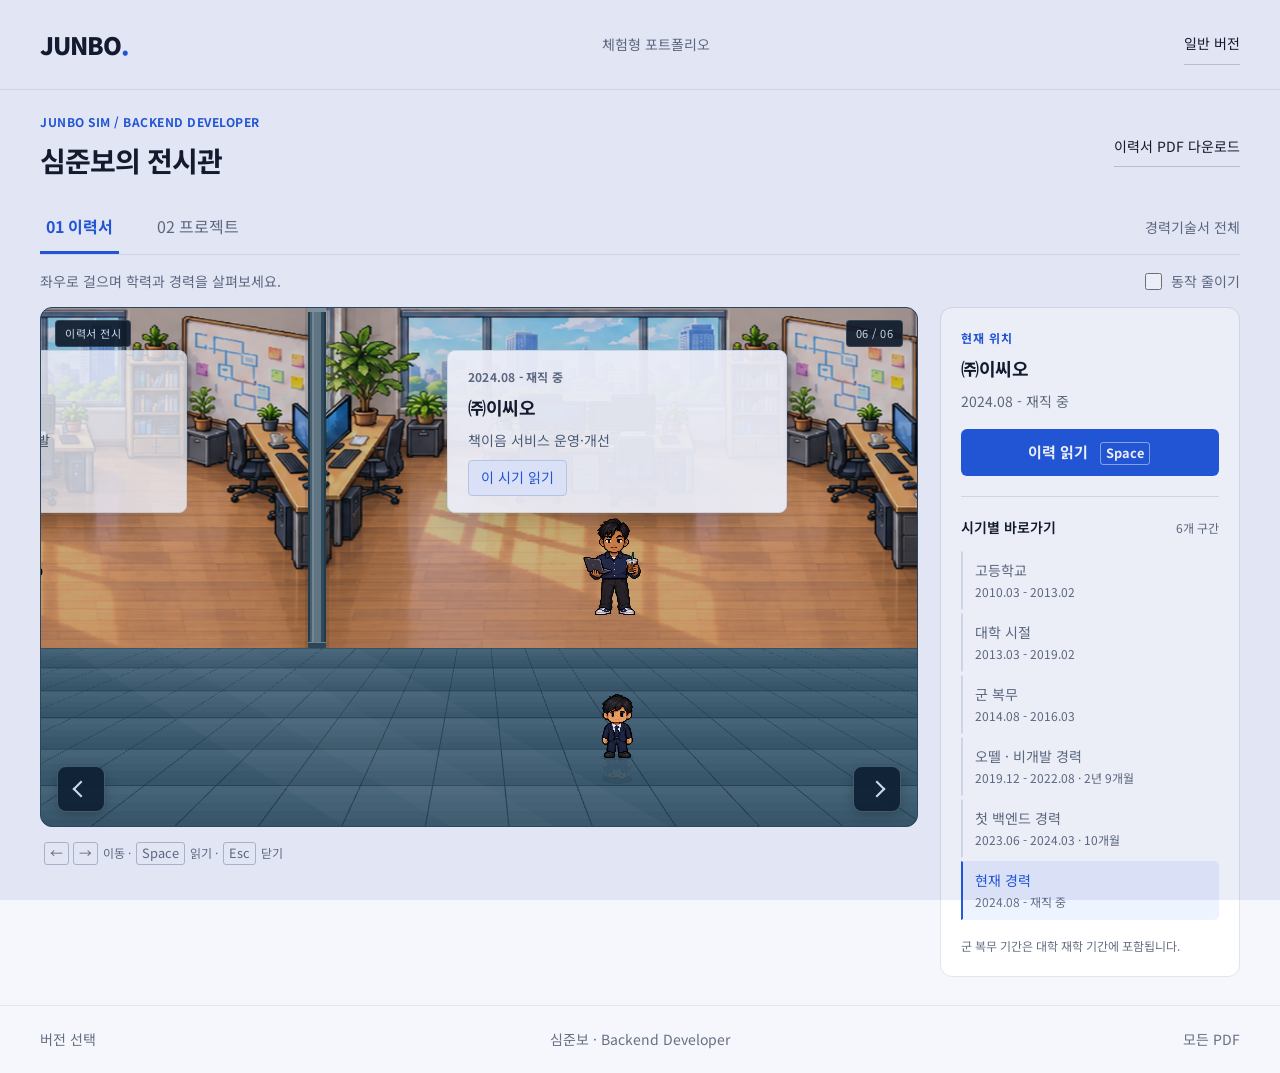
==== game.html @ 26334d57 "Replace glass door frames with slim matte room partitions" ====
<!doctype html>
<html lang="ko">
<head>
<meta charset="utf-8"><meta name="viewport" content="width=device-width,initial-scale=1">
<title>심준보의 전시관 | 체험형 포트폴리오</title>
<meta name="description" content="캐릭터로 이동하며 심준보의 이력과 프로젝트를 살펴보는 픽셀 전시관.">
<link rel="icon" type="image/svg+xml" href="data:image/svg+xml,%3Csvg xmlns='http://www.w3.org/2000/svg' viewBox='0 0 32 32'%3E%3Crect width='32' height='32' rx='8' fill='%23151d30'/%3E%3Ctext x='5' y='23' font-size='20' fill='%2386adff' font-family='sans-serif' font-weight='700'%3EJ.%3C/text%3E%3C/svg%3E">
<link rel="stylesheet" href="explorer.css">
<link rel="stylesheet" href="batch.css">
<link rel="stylesheet" href="brand.css">
<link rel="stylesheet" href="exhibition-theme.css">
<link rel="stylesheet" href="archive.css?v=13">
<link rel="stylesheet" href="fishing.css?v=12">
<script src="vendor/pixi-8.21.0.min.js" defer></script><script src="vendor/anime-4.5.0.min.js" defer></script>
<script src="content.js" defer></script><script src="projects.js" defer></script><script src="batch-view.js" defer></script><script src="visitor-sprites.js" defer></script><script src="paving.js" defer></script><script src="floor-perspective.js?v=12" defer></script><script src="archive-renderer.js?v=13" defer></script><script src="fishing.js?v=12" defer></script><script src="explorer.js?v=12" defer></script>
</head>
<body class="game-page">
<a class="skip-link" href="#game-main">탐험 화면으로 이동</a>
<header class="shell-header"><a class="brand" href="index.html" aria-label="버전 선택으로 돌아가기">JUNBO<span>.</span></a><span class="header-note">체험형 포트폴리오</span><a class="quiet-link" href="normal.html">일반 버전</a></header>
<main id="game-main" class="game-shell">
<div class="game-heading"><div><p class="overline">JUNBO SIM / BACKEND DEVELOPER</p><h1>심준보의 전시관</h1></div><a class="quiet-link" href="pdf/resume.pdf" download="심준보_이력서.pdf">이력서 PDF 다운로드</a></div>
<nav class="room-tabs" aria-label="탐험 구역"><button type="button" data-room="journey" aria-pressed="true">01 이력서</button><button type="button" data-room="gallery" aria-pressed="false">02 프로젝트</button><a href="normal.html#career">경력기술서 전체</a></nav>
<div class="room-toolbar"><p id="room-description">좌우로 걸으며 학력과 경력을 살펴보세요.</p><label class="motion-control"><input id="reduce-motion" type="checkbox">동작 줄이기</label></div>
<p id="art-status" class="art-status" role="status" hidden></p>
<div class="exhibition-layout"><div class="exhibition-stage">
<section id="viewport" class="viewport" tabindex="0" role="region" aria-label="성장 여정 이동 공간" aria-describedby="control-help">
<div id="render-surface" aria-hidden="true"></div>
<div id="world" class="world">
<div class="scene-backdrop" aria-hidden="true"></div>
<div class="journey-path" aria-hidden="true"></div>
<div class="journey-divider" aria-hidden="true"></div>
<div id="exhibits" class="exhibits"></div>
<div id="visitor" class="actor visitor" data-facing="front" data-outfit="suit" aria-hidden="true"><span class="pixel-sprite visitor-front"></span><span class="soccer-ball"></span><span class="actor-name">방문자</span></div>
</div>
<div class="scene-corner" aria-hidden="true"><span id="scene-label">이력서 전시</span><span id="scene-position">06 / 06</span></div>
<div class="direction-pad" role="group" aria-label="캐릭터 이동"><button type="button" data-dir="up" aria-label="위로 이동" hidden></button><button type="button" data-dir="left" aria-label="왼쪽으로 이동"></button><button type="button" data-dir="down" aria-label="아래로 이동" hidden></button><button type="button" data-dir="right" aria-label="오른쪽으로 이동"></button></div>
</section>
<div class="control-bar"><p id="control-help"><span class="keyboard-help"><kbd>←</kbd><kbd>→</kbd> 이동 <span id="vertical-help" hidden><kbd>↑</kbd><kbd>↓</kbd></span> · <kbd>Space</kbd> 읽기 · <kbd>Esc</kbd> 닫기</span><span class="touch-help">화면 안 방향 버튼으로 이동 · 상세 내용은 아래에서 읽기</span></p></div>
</div><aside class="exhibition-guide" aria-label="현재 위치와 바로가기">
<div class="interaction-strip"><div class="location-copy"><span class="overline" id="location-label">현재 위치</span><strong id="location-title"></strong><span id="location-subtitle"></span></div><button id="interact" class="action-button" type="button">이력 읽기 <kbd>Space</kbd></button></div>
<div class="guide-heading"><h2 id="guide-title">시기별 바로가기</h2><span id="guide-count">6개 구간</span></div>
<nav id="timeline-nav" class="timeline-nav" aria-label="시기로 바로 이동"></nav>
<nav id="gallery-map" class="gallery-map" aria-label="3행 3열 전시장 안내도" hidden><div class="gallery-map-heading"><h2>전시장 안내도</h2><p>구역을 누르면 바로 이동합니다.</p></div><div id="gallery-map-grid" class="gallery-map-grid"></div></nav>
<p class="guide-note" id="guide-note">군 복무 기간은 대학 재학 기간에 포함됩니다.</p>
</aside></div>
<p id="announcement" class="sr-only" role="status" aria-live="polite"></p>
<noscript><p>탐험 기능에는 JavaScript가 필요합니다. <a href="normal.html">일반 버전</a> 또는 <a href="pdf/resume.pdf">이력서 PDF</a>를 이용하세요.</p></noscript>
</main>
<dialog id="detail-dialog" aria-labelledby="detail-title"><div class="dialog-top"><span class="overline" id="detail-kind"></span><button id="close-dialog" type="button" aria-label="상세 내용 닫기">닫기 <kbd>Esc</kbd></button></div><div id="detail-content"></div></dialog>
<footer class="shell-footer"><a href="index.html">버전 선택</a><span>심준보 · Backend Developer</span><a href="normal.html#downloads">모든 PDF</a></footer>
</body></html>
---- explorer.css ----
/* Pixel exhibition: fixed upper exhibits, one visitor on the lower path. */
:root{color-scheme:dark;--ink:#091c2b;--panel:#112d3c;--line:#31525e;--text:#f0f1db;--muted:#a6bec6;--gold:#ffcf70;--mint:#8ee0c6}
*{box-sizing:border-box}
html{font-size:16px}
body{margin:0;background:var(--ink);color:var(--text);font-family:"Malgun Gothic","Apple SD Gothic Neo",sans-serif;line-height:1.65;word-break:keep-all}
body.game-page{transition:background-color .45s ease;--ambient-wash:transparent}
body[data-era=school]{--ink:#102a24;--panel:#173b32;--line:#416d57;--gold:#c9f294;--mint:#abe4ba;--ambient-wash:#56c88466}
body[data-era=university]{--ink:#10243d;--panel:#18344f;--line:#496e94;--gold:#a9d9ff;--mint:#b4e3ff;--ambient-wash:#559be077}
body[data-era=military]{--ink:#302128;--panel:#47313a;--line:#986b69;--gold:#ffc28c;--mint:#ffdab5;--ambient-wash:#ef965e88}
body[data-era=lab]{--ink:#102b30;--panel:#1d4147;--line:#5b8a90;--gold:#baf5e9;--mint:#bcf3ed;--ambient-wash:#79d8cb66}
body[data-era=office]{--ink:#101b32;--panel:#1b2d49;--line:#405e87;--gold:#c8d7ff;--mint:#adc9fa;--ambient-wash:#6174bc88}
/* One viewport-wide wash follows the current era, including adjacent rooms,
   avatars and UI. It never consumes pointer input or keyboard focus. */
.game-page::after{content:"";position:fixed;inset:0;z-index:20;pointer-events:none;mix-blend-mode:soft-light;background:var(--ambient-wash);transition:background-color .45s ease}
a{color:inherit;text-decoration:none}button,input{font:inherit}button{color:inherit;cursor:pointer;touch-action:manipulation}button,a,input{-webkit-tap-highlight-color:transparent}button:disabled{cursor:default;opacity:.55}a:hover{color:var(--gold)}
button:focus-visible,a:focus-visible,input:focus-visible,summary:focus-visible,[tabindex]:focus-visible{outline:3px solid var(--gold);outline-offset:4px}
h1,h2,h3,p{margin-top:0}kbd{display:inline-block;font-family:inherit;font-size:.8rem;border:1px solid #75979f;padding:0 5px;margin:0 2px;line-height:1.6}
[hidden]{display:none!important}
.shell-header,.shell-footer{max-width:1360px;margin:auto;display:flex;justify-content:space-between;align-items:center;gap:20px;padding:20px 40px}
.shell-header{border-bottom:1px solid var(--line)}.wordmark{font-size:1.4rem;font-weight:800;letter-spacing:-.6px}.wordmark span{color:var(--gold)}
.header-note{color:var(--muted);font-size:.875rem}.overline{font-size:.75rem;font-weight:700;letter-spacing:1.5px;color:var(--mint)}.quiet-link{font-size:.875rem;border-bottom:1px solid #6b8c91;padding:4px 0}
.shell-footer{color:var(--muted);font-size:.875rem;border-top:1px solid var(--line);margin-top:28px}
.entry-main{max-width:1100px;margin:auto;padding:50px 40px 0}.entry-intro{margin-bottom:36px}.entry-intro .overline{margin-bottom:12px}
.entry-intro h1{font-size:clamp(2rem,4vw,3rem);line-height:1.35;letter-spacing:-1.5px;margin-bottom:14px}.entry-intro>p:last-child{color:var(--muted);font-size:1rem}
.mode-grid{display:grid;grid-template-columns:1fr 1fr;gap:28px}.mode-card{display:block;border:2px solid #385b67;background:var(--panel);box-shadow:5px 5px 0 #03111b;transition:transform .15s,border-color .15s}
.mode-card:hover{transform:translateY(-4px);border-color:var(--gold)}.mode-top{display:flex;justify-content:space-between;align-items:center;gap:8px;padding:18px 22px;font-size:.75rem;letter-spacing:1px}.mode-tag{font-size:.875rem;letter-spacing:0}
.read-card{color:#203e46;background:#eff0df;border-color:#b8c9b6}.read-card:hover{color:#203e46}
.read-card .mode-tag{color:#59726f}.reading-preview{height:240px;background:#fafbf4;border:1px solid #ced8c8;margin:0 24px;padding:26px;box-shadow:5px 0 0 #ccd5c3}
.reading-preview p{display:flex;justify-content:space-between;gap:12px;font-size:.875rem;font-weight:700}.reading-preview p span{font-size:.65rem;letter-spacing:1px;color:#527571}
.reading-preview strong{display:block;font-size:1.5rem;line-height:1.65;letter-spacing:-.5px;margin:20px 0}.preview-rule{height:1px;background:#d3dccd}.preview-tags{display:flex;gap:8px;margin-top:16px}.preview-tags span{font-size:.75rem;padding:2px 9px;border:1px solid #cad6c7}
.studio-preview{height:240px;position:relative;overflow:hidden;background:#668c9c url("assets/rooms-open-v10.webp") 100% 100%/200% 200%;image-rendering:pixelated}
.preview-caption{position:absolute;left:16px;top:14px;background:#0b2438ed;border:1px solid #77b4ac;padding:5px 12px;color:var(--gold);font-size:.875rem}
.pixel-sprite{display:block;width:80px;height:80px;background-image:none;background-size:300% 200%;background-repeat:no-repeat;image-rendering:pixelated}
.pixel-sprite.student{background-position:0 0}.pixel-sprite.developer{background-position:50% 0}.pixel-sprite.visitor-front{background-position:100% 0}.pixel-sprite.visitor-back{background-position:0 100%}.pixel-sprite.visitor-left{background-position:50% 100%}.pixel-sprite.visitor-right{background-position:100% 100%}
.pixel-sprite.schoolboy,.pixel-sprite.soldier{background-image:url("assets/school-military-sprites-v3.png");background-size:200% 100%}.pixel-sprite.schoolboy{background-position:0 0}.pixel-sprite.soldier{background-position:100% 0}
.pixel-sprite.soldier-cook{background-image:url("assets/school-military-sprites-v3.png");background-size:200% 100%;background-position:100% 0}.pixel-sprite.developer-coffee{background-position:50% 0}
.era-art-ready .pixel-sprite.soldier-cook,.era-art-ready .pixel-sprite.developer-coffee{background-image:url("assets/junbo-props-v4.webp");background-size:300% 100%}.era-art-ready .pixel-sprite.soldier-cook{background-position:0 0}.era-art-ready .pixel-sprite.developer-coffee{background-position:50% 0}
.pixel-sprite.lab-scientist{background-position:50% 0}.era-art-ready .pixel-sprite.lab-scientist{background-image:url("assets/junbo-lab-v5.png");background-size:100% 100%;background-position:0 0}
.soccer-ball{display:none;position:absolute;left:58px;top:50px;width:30px;height:30px;background:url("assets/junbo-props-v4.webp") 100% 0/300% 100% no-repeat;image-rendering:pixelated}
.era-art-ready .visitor[data-outfit=sport] .soccer-ball{display:block}.visitor[data-facing=left] .soccer-ball{left:-8px}
.visitor.walking[data-outfit=sport] .soccer-ball{animation:juggle .72s ease-in-out infinite}
@keyframes juggle{0%,100%{transform:translateY(0) rotate(0deg)}40%{transform:translateY(-34px) rotate(155deg)}75%{transform:translateY(-12px) rotate(280deg)}}
.preview-npc{position:absolute;left:calc(50% - 40px);top:78px}.preview-visitor{position:absolute;left:calc(66% - 32px);bottom:17px;width:64px;height:64px}
.mode-copy{padding:24px;border-top:1px solid #86a59a44}.mode-copy h2{font-size:1.4rem;margin-bottom:9px;letter-spacing:-.5px}.mode-copy p{font-size:1rem;color:var(--muted);min-height:52px;margin-bottom:18px}
.read-card .mode-copy p{color:#506b70}.mode-action{display:inline-block;font-size:.875rem;font-weight:700;background:#ffcf70;color:#233c42;padding:10px 18px;box-shadow:3px 3px 0 #020c1490}
.read-card .mode-action{background:#173e47;color:#f2f5e2}.entry-footnote{font-size:.875rem;text-align:center;color:var(--muted);margin:28px 0}
.game-shell{max-width:1360px;margin:auto;padding:24px 40px 0}.game-heading{display:flex;justify-content:space-between;align-items:center;gap:20px;margin-bottom:20px}.game-heading .overline{letter-spacing:.5px;margin-bottom:5px}.game-heading h1{font-size:1.7rem;letter-spacing:-.7px;margin:0}
.room-tabs{display:flex;align-items:center;gap:10px;border-bottom:1px solid var(--line)}.room-tabs button{border:0;background:none;border-bottom:3px solid transparent;padding:12px 20px;font-size:1rem;color:var(--muted)}
.room-tabs button[aria-pressed=true]{border-bottom-color:var(--gold);color:var(--gold)}.room-tabs a{margin-left:auto;font-size:.875rem;color:var(--muted)}
.room-toolbar{display:flex;justify-content:space-between;align-items:center;gap:20px;color:var(--muted);font-size:.875rem;padding:12px 0}.room-toolbar p{margin:0}.motion-control{display:flex;align-items:center;gap:6px;white-space:nowrap}.motion-control input{accent-color:var(--gold);width:17px;height:17px}
.viewport{height:520px;position:relative;overflow:hidden;border:3px solid #527977;background:#12454e;box-shadow:0 0 0 1px #091521,5px 5px 0 #030f19;isolation:isolate}
.world{position:absolute;top:0;left:0;width:1800px;height:520px;will-change:transform}
.scene-backdrop{position:absolute;inset:0;display:flex;image-rendering:pixelated;background:#b9c9cb}
.scene-bay{flex:0 0 600px;height:520px;background-image:url("assets/rooms-open-v10.webp");background-size:1200px 1040px;background-repeat:no-repeat}
.scene-school{background-position:0 0}.scene-university{background-position:-600px 0}.scene-military{background-position:0 -520px}.scene-office{background-position:-600px -520px}
.scene-lab{background-image:url("assets/lab-open-v10.webp");background-position:0 0;background-size:600px 520px}
.game-page[data-scene=gallery] .scene-backdrop{display:grid;grid-template-columns:repeat(3,600px);grid-template-rows:repeat(3,520px);width:1800px;background:#b9c9cb}
.game-page[data-scene=gallery] .scene-bay{width:480px;height:416px;margin:30px 60px 74px;background-size:960px 832px;box-shadow:0 0 0 3px #527977}
.game-page[data-scene=gallery] .scene-university{background-position:-480px 0}.game-page[data-scene=gallery] .scene-office{background-position:-480px -416px}
.gallery-map{margin-top:18px;padding:16px;border:1px solid var(--line);background:var(--panel)}.gallery-map-heading{display:flex;justify-content:space-between;align-items:center;gap:12px;margin-bottom:12px}.gallery-map h2{font-size:1rem;margin:0}.gallery-map p{font-size:.875rem;color:var(--muted);margin:0}
.gallery-map-grid{display:grid;grid-template-columns:repeat(3,minmax(0,1fr));gap:8px}.gallery-map-grid button{border:1px solid #52717a;background:#163744;padding:12px;text-align:left;font-size:.875rem;line-height:1.5;min-height:72px}.gallery-map-grid button span{display:block;font-size:.75rem;color:var(--muted);margin-bottom:4px}.gallery-map-grid button[aria-current=true]{border-color:var(--gold);box-shadow:inset 0 0 0 1px var(--gold);color:var(--gold);background:#28505a}.gallery-map-grid button:hover{border-color:var(--gold)}
.exhibits{position:absolute;inset:0}.exhibit{position:absolute;top:20px;left:0;width:350px;transform:translateX(-50%);text-align:left}
.exhibit-info{min-height:183px;padding:16px 20px;background:#092638ed;border:2px solid #6c9d98;box-shadow:3px 3px 0 #041523b0}
.exhibit.current .exhibit-info{border-color:var(--gold)}.exhibit-info .overline{margin-bottom:7px;letter-spacing:.5px;color:#acd9c5}.exhibit-info h2{font-size:1.2rem;line-height:1.45;margin:0 0 8px;color:#f2f1db}.exhibit-info p{font-size:.875rem;color:#bad1cd;margin:0 0 12px}
.exhibit-info .exhibit-result{font-size:1.3rem;color:var(--gold);font-weight:700}.exhibit-info button{background:#154b55;color:#e9f4df;border:1px solid #8bbdb0;box-shadow:2px 2px 0 #06141c;padding:5px 12px;font-size:.875rem}
.exhibit{height:310px}.scenic-exhibit .exhibit-info{min-height:0;padding:12px 20px;width:max-content;max-width:100%;margin:auto}.scenic-exhibit .exhibit-info h2{margin:0}
.npc-display{width:104px;position:absolute;top:193px;left:50%;transform:translateX(-50%);display:flex;align-items:center;flex-direction:column;pointer-events:none}
.npc-display .pixel-sprite{width:104px;height:104px}.npc-label{font-size:.75rem;line-height:1.45;color:#ededd2;padding:2px 10px;background:#173b3dea;border:1px solid #aac3a66b}
.actor{position:absolute;top:0;left:0;width:80px;height:88px;pointer-events:none;will-change:transform}.actor-name{display:table;position:absolute;left:50%;bottom:-6px;transform:translateX(-50%);background:#ffcf70;color:#173841;padding:1px 8px;font-size:.75rem;font-weight:700;white-space:nowrap;border:1px solid #68441f;line-height:1.6}
.actor.walking .pixel-sprite{animation:walk .18s steps(2,end) infinite alternate}
.scene-corner{position:absolute;inset:auto 12px 6px;display:flex;justify-content:space-between;font-size:.75rem;color:#ecddb9;pointer-events:none;text-shadow:1px 1px #19372a}
.timeline-nav{display:grid;grid-template-columns:repeat(6,minmax(0,1fr));gap:8px;margin-top:15px}.timeline-nav button{background:#123442;border:1px solid #436875;padding:10px;font-size:.875rem;color:var(--muted)}
.timeline-nav button[aria-current=true]{border-color:var(--gold);color:var(--gold);background:#24484b}.timeline-nav button span{display:block;font-size:.75rem;color:#b1ccd0;margin-top:3px}
.interaction-strip{display:flex;justify-content:space-between;align-items:center;gap:18px;padding:18px 0;border-bottom:1px solid var(--line);min-height:108px}.location-copy{display:flex;flex-direction:column;gap:3px}.location-copy .overline{font-size:.75rem;letter-spacing:.5px}.location-copy strong{font-size:1.05rem}.location-copy>span:last-child{font-size:.875rem;color:var(--muted)}
.action-button{flex-shrink:0;background:var(--gold);color:#163b42;border:1px solid #e8a954;padding:12px 18px;font-size:.875rem;font-weight:700;box-shadow:3px 3px 0 #010d16}.action-button kbd{border-color:#8d7b4b;margin-left:8px}
.control-bar{display:flex;justify-content:space-between;align-items:center;gap:20px;padding:18px 0 0}.control-bar p{font-size:.875rem;color:#d2e4df;margin:0}.control-bar p>span:last-child{font-size:.75rem;color:var(--muted)}
.direction-pad{display:flex;gap:8px;flex-shrink:0}.direction-pad button{width:50px;height:48px;font-size:1.3rem;border:2px solid #688f93;background:#163947;box-shadow:3px 3px 0 #03121b;touch-action:none;user-select:none}
.direction-pad button:active{background:#426f6d;border-color:var(--gold)}
.game-page[data-scene=gallery] .direction-pad{display:grid;grid-template-columns:repeat(3,50px);grid-template-rows:repeat(2,48px);gap:6px}
.direction-pad [data-dir=up]{grid-column:2;grid-row:1}.direction-pad [data-dir=left]{grid-column:1;grid-row:2}.direction-pad [data-dir=down]{grid-column:2;grid-row:2}.direction-pad [data-dir=right]{grid-column:3;grid-row:2}
dialog{color-scheme:light;width:min(820px,calc(100% - 32px));max-height:85dvh;padding:0 30px 30px;background:#f2f4e8;color:#213e45;border:3px solid #6c9894;box-shadow:8px 8px 0 #010c17a0;overflow:auto}
dialog::backdrop{background:#031224dd}body:has(dialog[open]){overflow:hidden}
.dialog-top{display:flex;align-items:center;justify-content:space-between;gap:12px;position:sticky;top:0;padding:16px 0;background:#f2f4e8;z-index:1;border-bottom:1px solid #bdcec2;margin-bottom:20px}.dialog-top .overline{color:#316e64;letter-spacing:1px}.dialog-top button{background:none;color:#233f46;border:1px solid #7f9c94;padding:7px 12px;font-size:.875rem}
dialog h2{font-size:1.6rem;line-height:1.45;letter-spacing:-.5px}dialog h3{font-size:1.05rem;color:#216b5d;margin:24px 0 8px}dialog p,dialog li{font-size:1rem;line-height:1.85}dialog ul{padding-left:22px}dialog .period{color:#5b7479;font-size:.875rem}
.detail-result{background:#dfead9;border-left:3px solid #367e6b;padding:16px;font-weight:700}.detail-links{display:flex;flex-wrap:wrap;gap:14px;border-top:1px solid #c0d2c4;margin-top:24px;padding-top:18px}.detail-links a{color:#255e55;border-bottom:1px solid;font-size:.875rem}dialog a:hover{color:#17588b}
dialog details{border-top:1px solid #b7cbbd;margin-top:22px;padding-top:16px}dialog summary{cursor:pointer;font-weight:700}
dialog pre{white-space:pre;overflow:auto;background:#112c39;color:#e2f2d9;padding:18px;font-size:.875rem;line-height:1.7}dialog .code-caption{font-size:.875rem;color:#4f6b6d}dialog .flow-list{display:grid;gap:8px;padding-left:24px}
.skip-link{position:absolute;left:10px;top:-100px;padding:8px;background:var(--ink);z-index:9}.skip-link:focus{top:10px}.sr-only{position:absolute;width:1px;height:1px;overflow:hidden;clip-path:inset(50%);white-space:nowrap}
.reduce-motion,.reduce-motion::after,.reduce-motion *{animation:none!important;transition:none!important}
@keyframes walk{from{transform:translateY(0)}to{transform:translateY(-3px)}}
@media(max-width:700px){
 .shell-header,.shell-footer{padding:17px 22px}.header-note{display:none}.entry-main{padding:32px 22px 0}.entry-intro h1{font-size:2rem}.entry-intro{margin-bottom:26px}
 .mode-grid{grid-template-columns:1fr;gap:24px}.mode-top{padding:15px 18px}.mode-copy{padding:20px}.mode-copy p{min-height:0}.reading-preview,.studio-preview{height:215px}.reading-preview{padding:22px}.reading-preview strong{font-size:1.3rem}.reading-preview p span{display:none}
 .game-shell{padding:20px 14px 0}.game-heading h1{font-size:1.45rem}.game-heading .overline{font-size:.75rem}.room-tabs{gap:0;flex-wrap:wrap}.room-tabs button{padding:12px;font-size:.875rem}.room-tabs a{font-size:.75rem;padding:10px 0}
 .room-toolbar{font-size:.75rem;gap:10px;align-items:flex-start}.room-toolbar p{max-width:220px}.viewport{border-width:2px}
 .exhibit{width:270px}.exhibit-info{padding:14px 16px;min-height:190px}.exhibit-info h2{font-size:1.1rem}.exhibit-info .exhibit-result{font-size:1.2rem}.npc-display{top:200px}.npc-display .pixel-sprite{width:96px;height:96px}
 .timeline-nav{grid-template-columns:repeat(3,minmax(0,1fr));gap:5px}.timeline-nav button{font-size:.8rem;padding:9px 5px}.timeline-nav button span{font-size:.75rem}
 .gallery-map{padding:10px}.gallery-map-heading{align-items:flex-start;flex-direction:column;gap:4px}.gallery-map-grid{gap:5px}.gallery-map-grid button{padding:8px 6px;font-size:.8rem}.gallery-map-grid button span{font-size:.75rem}
 .interaction-strip{align-items:stretch;flex-direction:column;gap:12px;padding:16px 0}.control-bar{flex-direction:column;align-items:stretch;gap:16px}.control-bar p{font-size:.75rem;text-align:center}.direction-pad{justify-content:center}
 .shell-footer{font-size:.75rem;gap:12px}dialog{padding:0 18px 24px}dialog h2{font-size:1.35rem}.dialog-top button{white-space:nowrap}
}
@media(max-width:350px){.exhibit{width:252px}.mode-top{font-size:.65rem}.mode-tag{font-size:.75rem}.reading-preview strong{font-size:1.1rem}.shell-footer{flex-wrap:wrap}}
@media(prefers-reduced-motion:reduce){*,*::before,*::after{animation:none!important;transition:none!important}}

/* One identity sheet, six eras. Visitors deliberately use a separate atlas. */
.game-page .pixel-sprite.junbo-identity,.entry-page .pixel-sprite.junbo-identity{background-image:url("assets/junbo-life-stages-v7.webp");background-size:300% 200%;background-position:var(--junbo-x,100%) var(--junbo-y,100%)}
.junbo-identity.schoolboy{--junbo-x:0%;--junbo-y:0%}.junbo-identity.student{--junbo-x:50%;--junbo-y:0%}.junbo-identity.soldier-cook{--junbo-x:100%;--junbo-y:0%}
.junbo-identity.lab-scientist{--junbo-x:0%;--junbo-y:100%}.junbo-identity.developer-early{--junbo-x:50%;--junbo-y:100%}.junbo-identity.developer-coffee,.junbo-identity.developer{--junbo-x:100%;--junbo-y:100%}

/* Gallery: freestanding exhibits, no resume scenery or room partitions. */
.game-page[data-scene=gallery] .scene-backdrop{background-color:#cbd9dc;background-image:linear-gradient(#587b8c13 1px,transparent 1px),linear-gradient(90deg,#587b8c13 1px,transparent 1px);background-size:40px 40px}
.game-page[data-scene=gallery] .scene-bay{width:600px;height:520px;margin:0;background:none;box-shadow:none}
.gallery-exhibit .station-art{position:absolute;top:0;left:50%;transform:translateX(-50%);display:block;width:320px;height:320px;background:url("assets/gallery-objects-v7.webp") 0 0/200% 100% no-repeat;image-rendering:pixelated;pointer-events:none}
.gallery-exhibit .station-computer{background-position:100% 0}
.gallery-exhibit .station-info{position:absolute;top:48px;left:50%;transform:translateX(-50%);width:224px;text-align:center;color:#1a394a}
.gallery-exhibit .station-info .overline{font-size:12px;line-height:1.4;letter-spacing:.5px;color:#476775;margin:0 0 5px}
.gallery-exhibit .station-info h2{font-size:17px;line-height:1.35;letter-spacing:-.5px;margin:0 0 6px;color:#142e41}
.station-result{font-size:14px;line-height:1.4;font-weight:700;color:#245f70;margin:0 0 8px}
.station-info button{font-size:14px;line-height:1.4;min-height:30px;padding:4px 9px;border:1px solid #78949e;border-radius:4px;background:#e3edf2;color:#173e50}
.gallery-exhibit.current .station-info button{background:#173e50;color:#fff;border-color:#173e50}
.gallery-exhibit.computer-exhibit .station-info{top:59px;width:144px}.computer-exhibit .station-info h2{font-size:15px;margin-bottom:5px}.computer-exhibit .station-info .overline{font-size:11px;margin-bottom:3px}
.station-empty-note{font-size:13px;color:#486677;margin:0}.empty-exhibit .station-art{opacity:.5}
.art-unavailable .station-info{background:#edf4f7;border:1px solid #92b0bf;padding:8px;border-radius:5px}

/* Finished exhibition shell. World coordinates stay independent of the UI. */
:root{--text:#f3f6fa;--muted:#b5c7d6;--surface:#0c1c2ae8}
.shell-header{max-width:1480px;padding:18px 40px;border-bottom-color:#ffffff12}
.shell-footer{max-width:1480px;border-top-color:#ffffff18;padding:22px 40px}
.quiet-link{min-height:40px;display:inline-flex;align-items:center;border-color:#ffffff36;overflow-wrap:anywhere}
.overline{font-size:.75rem;letter-spacing:1.8px}
.entry-page{background:radial-gradient(ellipse at 90% 0,#173448 0,transparent 55%),#091725}
.entry-main{max-width:1200px;padding-top:44px}
.entry-intro{display:grid;grid-template-columns:1.2fr 1fr;column-gap:48px;align-items:end;margin-bottom:32px}
.entry-intro .overline{grid-column:1/-1;color:#94dacb}
.entry-intro h1{font-size:clamp(2rem,3.8vw,3.3rem);font-weight:800;margin:0;letter-spacing:-1.8px}
.entry-intro>p:last-child{margin:0;font-size:1.0625rem;line-height:1.9}
.mode-grid{gap:24px}.mode-card{border:1px solid #ffffff26;border-radius:16px;overflow:hidden;box-shadow:0 18px 50px #0003;background:#102536}
.mode-card:hover{box-shadow:0 22px 54px #0005}.mode-top{padding:20px 24px;color:#b9ced8;letter-spacing:1.2px}
.mode-tag{font-size:.875rem;color:#b9ced8}.read-card{background:#eaf0f5;color:#142c40;border-color:#d7e3ed}
.read-card:hover{color:#142c40}.read-card .mode-top,.read-card .mode-tag{color:#486278}
.reading-preview{margin:0 30px;height:244px;background:#fff;border-color:#c8d6e2;border-radius:6px 6px 0 0;box-shadow:8px 8px 0 #b4c6d74d;padding:26px 28px}
.reading-preview p span{font-size:.75rem;color:#597284}.reading-preview strong{line-height:1.7;font-size:1.5rem;margin:24px 0 18px}
.preview-rule{background:#d9e2ea}.preview-tags span{border-color:#cfdae4;border-radius:4px;font-size:.8125rem}
.studio-preview{height:244px;margin:0 22px;border-radius:6px;box-shadow:inset 0 0 0 1px #ffffff30}
.preview-caption{border:0;border-radius:4px;color:#f7faff;background:#102a3fed;font-size:.875rem}
.mode-copy{padding:26px 28px;border-top:0}.mode-copy h2{font-size:1.5rem}.mode-copy p{font-size:1rem;line-height:1.85;min-height:60px}
.mode-action{border-radius:6px;background:#abe9d7;color:#133b3b;padding:12px 20px;box-shadow:none;font-size:1rem}
.read-card .mode-action{background:#193d58;color:white}.entry-footnote{margin:26px auto 0;max-width:580px;line-height:1.8}
.game-shell{max-width:1480px;padding:22px 40px 0}.game-heading{margin-bottom:18px}
.game-heading h1{font-size:1.75rem;letter-spacing:-1px}.game-heading .overline{font-size:.75rem;margin-bottom:5px}
.room-tabs{border-bottom:1px solid #ffffff24;gap:12px}.room-tabs button{padding:12px 6px;margin-right:20px;font-size:1rem}
.room-tabs button:hover{color:var(--text)}.room-tabs a{color:var(--text);min-height:44px;display:flex;align-items:center}
.room-toolbar{padding:12px 0;font-size:.875rem;gap:16px}.room-toolbar p{max-width:none}.motion-control{min-height:28px}
.exhibition-layout{display:grid;grid-template-columns:minmax(0,1fr) 300px;gap:22px;align-items:start}
.exhibition-stage{min-width:0}.viewport{border:1px solid #91afa677;border-radius:12px;box-shadow:0 18px 50px #0003;height:520px}
.world{transform-origin:0 0}.viewport:focus-visible{outline:2px solid var(--gold);outline-offset:4px}
.scene-corner{inset:auto 14px 12px;font-size:.75rem;color:white;text-shadow:none}
.scene-corner span{background:#102330e8;border:1px solid #ffffff30;padding:3px 9px;border-radius:4px}
.exhibit{top:24px;width:340px}.exhibit-info{border:1px solid #7397a280;background:#0b2033f2;border-radius:8px;padding:16px 20px;min-height:172px;box-shadow:0 5px 20px #0003;transition:opacity .25s,border-color .25s}
.exhibit:not(.current) .exhibit-info{opacity:.65}.exhibit.current .exhibit-info{border-color:var(--gold);box-shadow:0 0 0 2px #ffffff16,0 8px 24px #0004}
.exhibit-info h2{font-size:1.1875rem;letter-spacing:-.5px;color:#fff;line-height:1.5}.exhibit-info p{color:#c8d8e6;font-size:.875rem;line-height:1.65;margin-bottom:10px}
.exhibit-info .overline{font-size:.8125rem;color:#a9cec9;letter-spacing:.2px}
.exhibit-info button{min-height:36px;background:#234c61;border-color:#779caa;border-radius:4px;box-shadow:none;padding:5px 12px}
.exhibit-info button:hover{background:#31667b}.exhibit-info .exhibit-result{font-size:1rem;line-height:1.6;color:var(--gold)}
.scenic-exhibit .exhibit-info{padding:14px 18px}.npc-display{top:193px}.npc-display .pixel-sprite{width:112px;height:104px}
.npc-label{border-radius:4px;background:#102b3de8;border-color:#8faeac55;font-size:.75rem}
.gallery-exhibit .npc-display{top:210px}.gallery-exhibit .npc-display .pixel-sprite{width:92px;height:84px}
.actor-name{border:0;border-radius:3px;background:#f6dfa1;color:#162d3c;font-size:.75rem;padding:2px 8px}
.control-bar{padding:14px 2px 0;gap:14px;min-height:64px}.control-bar p{font-size:.875rem;line-height:1.8;text-align:left}.control-bar p>span:last-child{font-size:.875rem}
.touch-help{display:none}.direction-pad button{width:48px;height:44px;border:1px solid #ffffff44;border-radius:7px;box-shadow:0 3px 0 #0004;background:#ffffff0c}
.direction-pad button:hover{background:#ffffff18}.direction-pad button:active{transform:translateY(2px);box-shadow:none}
.game-page[data-scene=gallery] .direction-pad{grid-template-columns:repeat(3,48px);grid-template-rows:repeat(2,44px);gap:5px}
.exhibition-guide{background:var(--surface);border:1px solid #ffffff24;border-radius:12px;padding:20px;min-height:520px}
.interaction-strip{padding:0 0 20px;display:flex;flex-direction:column;align-items:stretch;gap:16px;min-height:0;border-bottom-color:#ffffff1f}
.location-copy{gap:7px}.location-copy strong{font-size:1.125rem;line-height:1.55;letter-spacing:-.4px}.location-copy .overline{color:var(--mint);font-size:.75rem;letter-spacing:1px}.location-copy>span:last-child{font-size:.875rem;color:#afc4d5}
.action-button{border:0;border-radius:6px;box-shadow:none;min-height:44px;padding:11px 12px;font-size:.9375rem;background:var(--gold);color:#132d3b}
.action-button:disabled{background:#ffffff0c;color:#a9bcc9;opacity:1}.action-button:not(:disabled):hover{filter:brightness(1.08)}
.guide-heading{display:flex;justify-content:space-between;align-items:center;gap:8px;margin:19px 0 12px}.guide-heading h2{font-size:.875rem;margin:0;font-weight:600}.guide-heading span{font-size:.75rem;color:var(--muted)}
.timeline-nav{grid-template-columns:1fr;margin:0;gap:3px}.timeline-nav button{border:1px solid transparent;border-left:2px solid #496271;background:transparent;border-radius:0 5px 5px 0;padding:8px 12px;text-align:left;font-size:.875rem;line-height:1.5;color:#d5e1e8}
.timeline-nav button:hover{background:#ffffff09}.timeline-nav button[aria-current=true]{background:#ffffff0c;border-color:transparent;border-left-color:var(--gold);color:var(--gold)}
.timeline-nav button span{font-size:.75rem;color:#9fb7c8;margin-top:2px}
.guide-note{font-size:.75rem;color:#a9c0ce;line-height:1.7;margin:16px 0 0}
.gallery-map{border:0;background:transparent;margin:0;padding:0}.gallery-map-heading h2{display:none}.gallery-map-heading{margin-bottom:10px}.gallery-map-heading p{font-size:.8125rem}
.gallery-map-grid{gap:6px}.gallery-map-grid button{min-height:76px;padding:9px 5px;text-align:center;font-size:.8125rem;word-break:normal;border-radius:5px;border-color:#ffffff20;background:#ffffff05}
.gallery-map-grid button span{font-size:.75rem;color:#9bb2c2}.gallery-map-grid button[aria-current=true]{background:#ffffff12;border-color:var(--gold);box-shadow:none}
dialog{width:min(860px,calc(100% - 40px));max-height:88dvh;border:1px solid #bacbd9;border-radius:14px;padding:0 36px 32px;background:#f5f8fc;color:#243c50;box-shadow:0 30px 100px #0007;overscroll-behavior:contain}
dialog::backdrop{background:#020d1ccc;backdrop-filter:blur(5px)}.dialog-top{background:#f5f8fc;border-color:#d5e0e9;padding:18px 0;margin-bottom:24px}.dialog-top button{min-height:44px;border-radius:6px;border-color:#b4c6d4;color:#253e51}.dialog-top .overline{color:#326c78}
dialog h2{font-size:1.8rem;letter-spacing:-1px}dialog h3{color:#1e6373;font-size:1.0625rem;margin-top:28px}dialog p,dialog li{line-height:1.9}dialog li+li{margin-top:10px}
.detail-result{border:0;border-radius:8px;background:#e0edf1;color:#1e4d61;padding:20px;font-size:1.15rem}.detail-links{border-color:#cbd9e5;gap:10px}.detail-links a{border:1px solid #b3c9d7;border-radius:6px;padding:10px 14px;color:#235168}
dialog details{border:1px solid #cedde8;border-radius:8px;padding:16px 20px}dialog summary{font-size:.9375rem}dialog pre{border-radius:6px;max-width:100%;font-size:.875rem}dialog .code-caption{color:#50677d}
.detail-meta{display:flex;flex-wrap:wrap;gap:7px;margin:0 0 22px}.detail-meta span{font-size:.8125rem;border:1px solid #c2d3df;border-radius:4px;padding:3px 9px;color:#365e73}
.detail-decisions dl{margin:20px 0 0}.detail-decisions dt{font-size:.875rem;font-weight:700;color:#276c7b;margin-top:18px}.detail-decisions dd{margin:5px 0 0}.detail-decisions dd strong{font-size:1rem}.detail-decisions dd p{margin:5px 0 0;color:#526c7e}
.detail-screens figure{margin:24px 0 0}.detail-screens img{display:block;width:100%;height:auto;border:1px solid #c7d6e2;border-radius:6px}.detail-screens figcaption{margin-top:12px}.detail-screens figcaption p{font-size:.875rem;margin-top:5px}
dialog .batch-work{--blue:#276c8a;--navy:#1d3d53;--line:#c8d8e4}dialog .batch-work details{padding:12px}dialog .batch-tx-row ol li{margin-top:0}dialog .batch-work h4{font-size:1.3rem}dialog .batch-comparison{grid-template-columns:1fr}dialog .batch-comparison p{min-height:0}
.art-status{padding:10px 16px;background:#273d4c;border:1px solid #7d9fb0;border-radius:6px;font-size:.875rem}.art-status a{text-decoration:underline}
@media(max-width:1100px){.game-shell{padding:20px 24px 0}.exhibition-layout{grid-template-columns:minmax(0,1fr) 260px;gap:16px}.exhibition-guide{padding:16px}.control-bar{align-items:flex-start}.keyboard-help{font-size:.8125rem}.shell-header,.shell-footer{padding-left:24px;padding-right:24px}}
@media(max-width:800px){
 .exhibition-layout{grid-template-columns:1fr;gap:16px}.exhibition-guide{min-height:0}.timeline-nav{grid-template-columns:repeat(3,minmax(0,1fr));gap:8px}.timeline-nav button{border:1px solid #ffffff1c;border-radius:5px;padding:10px}.timeline-nav button[aria-current=true]{border-color:var(--gold)}
 .interaction-strip{display:grid;grid-template-columns:minmax(0,1fr) auto;align-items:center;padding-bottom:16px}.action-button{max-width:220px}.gallery-map-grid button{min-height:70px;font-size:.875rem}.control-bar{flex-direction:row;align-items:center;justify-content:space-between}.guide-note{margin-top:12px}
}
@media(max-width:600px){
 .shell-header{padding:12px 18px}.shell-footer{padding:20px 18px;font-size:.8125rem;margin-top:24px}.game-shell{padding:16px 12px 0}.game-heading{margin-bottom:12px;gap:12px}.game-heading h1{font-size:1.4rem}.game-heading .overline{font-size:.6875rem;letter-spacing:.8px}.game-heading .quiet-link{font-size:.8125rem;max-width:88px;text-align:right}
 .room-tabs{gap:8px}.room-tabs button{padding:10px 6px;margin-right:10px;font-size:.9375rem}.room-tabs a{font-size:.8125rem}.room-toolbar{font-size:.8125rem;gap:10px;padding:10px 0}.room-toolbar p{max-width:220px}.motion-control{font-size:.8125rem;gap:4px;min-height:40px}.motion-control input{width:18px;height:18px}
 .viewport{height:420px;border-radius:8px}.exhibit{width:332px}.exhibit-info{min-height:178px;padding:14px 18px}.exhibit-info h2{font-size:1.375rem}.exhibit-info p{font-size:1.0625rem;line-height:1.55}.exhibit-info .overline{font-size:1rem}.exhibit-info button{font-size:1.0625rem;min-height:40px}.exhibit-info .exhibit-result{font-size:1.125rem}.npc-display{top:204px}.npc-display .pixel-sprite{width:112px;height:104px}
 .scene-corner{font-size:.75rem;bottom:9px}.control-bar{padding:12px 0 0;gap:12px;min-height:68px}.keyboard-help{display:none}.touch-help{display:block;max-width:166px;font-size:.875rem}.direction-pad{gap:7px}.direction-pad button{width:52px;height:48px}.game-page[data-scene=gallery] .direction-pad{grid-template-columns:repeat(3,48px);grid-template-rows:repeat(2,44px)}.game-page[data-scene=gallery] .direction-pad button{width:48px;height:44px}
 .gallery-exhibit .exhibit-info h2{font-size:1.125rem}.gallery-exhibit .exhibit-info .exhibit-result{font-size:1.0625rem}
 .exhibition-guide{padding:16px;border-radius:8px}.interaction-strip{grid-template-columns:1fr;gap:12px}.action-button{max-width:none;width:100%;font-size:1rem}.action-button kbd{display:none}.location-copy strong{font-size:1.125rem}.timeline-nav{gap:6px}.timeline-nav button{font-size:.875rem;padding:9px 7px}.timeline-nav button span{font-size:.75rem}.guide-note{font-size:.8125rem}
 .entry-main{padding:32px 20px 0}.entry-intro{display:block;margin-bottom:26px}.entry-intro h1{font-size:2rem;margin-bottom:16px}.entry-intro>p:last-child{font-size:1rem}.mode-top{padding:18px 20px;font-size:.75rem}.mode-tag{font-size:.8125rem}.reading-preview{margin:0 20px;padding:22px}.reading-preview,.studio-preview{height:220px}.mode-copy{padding:24px}.mode-copy h2{font-size:1.375rem}.mode-copy p{min-height:0}.mode-copy p br{display:none}.entry-footnote{font-size:.875rem;text-align:left}.entry-intro .overline{font-size:.6875rem}
 dialog{width:calc(100% - 20px);max-height:92dvh;padding:0 20px 24px;border-radius:10px}dialog h2{font-size:1.4rem}.dialog-top{padding:12px 0}dialog details{padding:14px}dialog pre{padding:14px}.detail-links a{font-size:.875rem}.detail-result{padding:16px}
}
---- batch.css ----
.batch-work{margin-top:36px;padding-top:28px}
.batch-work .batch-eyebrow{font-size:14px;color:var(--blue);margin:0 0 10px}
.batch-work h4{font-size:23px;line-height:1.5;letter-spacing:-.5px;margin:0 0 14px}
.batch-work .batch-lead,.batch-work p{font-size:16px;line-height:1.85}
.batch-work .project-role{font-size:14px}
.batch-figure{margin:28px 0}
.batch-comparison{display:grid;grid-template-columns:1fr 1fr;gap:24px}
.batch-comparison>section{min-width:0;padding:24px;border:1px solid var(--line);border-radius:6px;background:#f8faff}
.batch-comparison .batch-applied{border-top:3px solid var(--blue);background:#f0f5ff}
.batch-work h5{font-size:17px;line-height:1.55;margin:0 0 12px;color:var(--navy)}
.batch-comparison p{min-height:100px;font-size:14px;margin:0 0 18px}
.batch-route-label{font-size:14px;color:#546581;text-align:center;margin:12px 0}
.batch-node{background:white;border:1px solid #c7d4e9;border-radius:4px;padding:12px;text-align:center;min-width:0}
.batch-node b,.batch-node span{display:block;font-size:14px;line-height:1.6}
.batch-node span{color:#53627a;margin-top:4px}
.batch-arrow{font-size:14px;color:#4e6280;text-align:center;margin:10px 0}
.batch-arrow>span{display:block;font-size:21px;line-height:1.2}
.batch-group{background:#dfeafe;border-radius:4px;padding:12px;text-align:center}
.batch-group b,.batch-group span{display:block;font-size:14px;line-height:1.6}
.batch-group span{color:#465c80}
.batch-lanes{display:grid;grid-template-columns:repeat(3,minmax(0,1fr));gap:7px}
.batch-lanes .batch-node{padding:12px 6px}
.batch-barrier{font-size:14px;border-top:2px solid #3967b7;margin-top:16px;padding:10px 2px 0;text-align:center;color:#24477e;font-weight:700}
.batch-next{background:#e8eef8}
.batch-figure figcaption{font-size:13px;color:#697990;line-height:1.75;margin-top:12px}
.batch-technical{margin-top:28px}
.batch-technical>summary,.batch-code>summary{color:var(--blue);font-size:16px;padding:12px 0}
.batch-decisions{display:grid;grid-template-columns:1fr 1fr;gap:24px 30px;margin:22px 0 30px}
.batch-decisions article{border-top:1px solid var(--line);padding-top:15px}
.batch-decisions article>span{font-size:13px;color:var(--blue)}
.batch-decisions h5{margin:8px 0}
.batch-decisions p{margin:0;font-size:15px}
.batch-transaction{margin:28px 0}
.batch-tx-diagram{margin:20px 0}
.batch-tx-row{display:grid;grid-template-columns:180px 1fr;gap:15px;align-items:center;padding:18px;border:1px solid #bccde7;border-left:4px solid #416fbc;margin:10px 0;background:#f5f8fe}
.batch-tx-row>b{font-size:16px}
.batch-tx-row>b span{display:block;font-size:13px;color:#5b6d88;font-weight:400;margin-top:4px}
.batch-tx-row ol{display:flex;align-items:center;gap:12px;list-style:none;margin:0;padding:0}
.batch-tx-row li{flex:1;font-size:14px;text-align:center}
.batch-tx-row li+li:before{content:'→';float:left;color:#6a84aa;margin-left:-8px}
.batch-tx-caption{font-size:14px;text-align:center;color:#4e6280;padding-top:6px}
.batch-transaction .batch-boundary{font-size:14px;border-left:3px solid #c0d1eb;padding-left:15px}
.batch-outcome{margin:25px 0 8px;border-top:2px solid var(--line);padding-top:18px}
.batch-outcome>b{font-size:16px}
.batch-outcome p{margin-bottom:0}
@media(max-width:850px){.batch-comparison{grid-template-columns:1fr}.batch-comparison p{min-height:0}.batch-decisions{grid-template-columns:1fr}.batch-tx-row{grid-template-columns:1fr}}
@media(max-width:500px){.batch-work h4{font-size:21px}.batch-comparison>section{padding:17px}.batch-lanes{grid-template-columns:1fr}.batch-tx-row{padding:15px}.batch-tx-row ol{flex-direction:column;align-items:stretch;gap:9px}.batch-tx-row li+li:before{content:'↓';display:block;float:none;margin:0 0 7px}.batch-tx-caption{text-align:left}}
---- brand.css ----
@import url('https://fonts.googleapis.com/css2?family=Noto+Sans+KR:wght@400;500;600;700;800;900&display=swap');

/* One wordmark definition for the document, entry and exhibition routes. */
.brand {
  display: inline-block;
  flex-shrink: 0;
  font-family: 'Noto Sans KR', sans-serif;
  font-size: 24px;
  font-weight: 900;
  line-height: 1.8;
  letter-spacing: -1px;
  color: #151d30;
  text-decoration: none;
}
.brand:hover { color: #151d30; }
.brand span { color: #245bdb; }
@media (max-width: 650px) { .brand { font-size: 21px; } }
---- exhibition-theme.css ----
/* The document site's quiet white/navy/blue shell, around the pixel exhibits. */
:root { color-scheme: light; --text:#151d30; --muted:#647084; --surface:#fff; }
body.entry-page,body.game-page {
  --ink:#fff; --panel:#fff; --line:#dfe4ed; --gold:#245bdb; --mint:#245bdb;
  background:#fff; color:var(--text); font-family:'Noto Sans KR',sans-serif;
}
body.game-page[data-era=school] { background:#f5faf7; --ambient-wash:#56c88419; }
body.game-page[data-era=university] { background:#f5f8fd; --ambient-wash:#559be01c; }
body.game-page[data-era=military] { background:#fff8f3; --ambient-wash:#ef965e26; }
body.game-page[data-era=lab] { background:#f4faf9; --ambient-wash:#79d8cb19; }
body.game-page[data-era=office] { background:#f5f7fc; --ambient-wash:#6174bc20; }
body.game-page[data-era=gallery] { background:#fff; --ambient-wash:transparent; }
.game-page::after { mix-blend-mode:multiply; }
.shell-header { min-height:90px; padding-top:18px; padding-bottom:18px; border-color:var(--line); }
.shell-footer { border-color:var(--line); }
.quiet-link { border-color:#c5cfde; }
.overline,.entry-intro .overline { color:#245bdb; }
.entry-intro h1 { color:#151d30; }
.mode-card,.read-card { background:#fff; border:1px solid #dfe4ed; border-radius:8px; box-shadow:none; color:#151d30; }
.mode-card:hover { color:#151d30; border-color:#245bdb; box-shadow:0 10px 30px #151d300b; transform:translateY(-2px); }
.mode-top,.mode-tag,.read-card .mode-top,.read-card .mode-tag { color:#647084; }
.mode-copy { border-color:#dfe4ed; }
.mode-copy p,.read-card .mode-copy p { color:#647084; }
.mode-action,.read-card .mode-action { background:#245bdb; color:white; border-radius:5px; box-shadow:none; }
.reading-preview { background:#f7f9fc; border-color:#dfe4ed; box-shadow:none; border-radius:5px; }
.reading-preview p span,.reading-preview strong { color:#151d30; }
.preview-tags span { border-color:#dfe4ed; color:#647084; }
.preview-rule { background:#dfe4ed; }
.preview-caption { color:#151d30; background:#fffffff5; border:1px solid #dfe4ed; border-radius:4px; }
.room-tabs { border-color:var(--line); }
.room-tabs button[aria-pressed=true] { font-weight:700; }
.room-tabs a { color:var(--muted); }
.viewport { border:1px solid #cad4df; border-radius:8px; box-shadow:none; background:#e7edf3; }
.exhibition-guide { border:1px solid var(--line); border-radius:8px; background:#fff; }
.interaction-strip { border-color:var(--line); }
.location-copy>span:last-child,.guide-note { color:var(--muted); }
.action-button { background:#245bdb; color:#fff; }
.action-button kbd { border-color:#ffffff80; }
.action-button:disabled { color:#647084; background:#f1f5fc; }
.timeline-nav button { color:#647084; border-left-color:#dfe4ed; }
.timeline-nav button span { color:#647084; }
.timeline-nav button:hover { background:#f7f9fc; }
.timeline-nav button[aria-current=true] { background:#edf3ff; color:#245bdb; border-left-color:#245bdb; }
.gallery-map-grid button { background:#f7f9fc; border-color:#dfe4ed; }
.gallery-map-grid button span { color:#647084; }
.gallery-map-grid button[aria-current=true] { background:#edf3ff; color:#245bdb; border-color:#245bdb; }
.control-bar p { color:#647084; }
.direction-pad button { background:#fff; color:#151d30; border:1px solid #cbd5e3; box-shadow:none; border-radius:5px; }
.direction-pad button:hover,.direction-pad button:active { background:#edf3ff; border-color:#245bdb; }
.direction-pad button:active { transform:none; }
kbd { border-color:#b4c0d0; border-radius:3px; }
.scene-corner { color:#506178; }
.scene-corner span { color:#506178; border-color:#d1dbe5; background:#fffffff0; }
.exhibit-info { background:#fffffff5; border:1px solid #d1dbe5; border-radius:6px; box-shadow:none; }
.exhibit:not(.current) .exhibit-info { opacity:.85; }
.exhibit.current .exhibit-info { border-color:#245bdb; box-shadow:none; }
.exhibit-info h2 { color:#151d30; }
.exhibit-info p { color:#526178; }
.exhibit-info .overline { color:#647084; }
.exhibit-info button { color:#245bdb; background:#edf3ff; border-color:#c4d3ed; }
.exhibit-info button:hover { background:#e0eafd; }
.npc-display,.npc-display .pixel-sprite { width:104px; height:104px; }
.npc-display { top:188px; }
.actor-name { background:#fff; color:#34435b; border:1px solid #ccd6e3; }
.visitor .actor-name { top:84px; bottom:auto; }
.game-page .registered-visitor,.entry-page .registered-visitor { position:relative; background:none; }
.entry-page .preview-visitor.registered-visitor { position:absolute; }
.visitor-frame { display:block; position:absolute; background-image:url('assets/visitor-consistency-v8.webp'); background-repeat:no-repeat; image-rendering:pixelated; }
.art-status { background:#f1f5fc; border-color:#cbd7e9; }
dialog { background:#fff; color:#151d30; border-color:#dfe4ed; border-radius:8px; }
.dialog-top { background:#fff; }
dialog h3,.dialog-top .overline,.detail-decisions dt { color:#245bdb; }
.detail-result { background:#edf3ff; color:#245bdb; }

/* Open-front rooms extend to one level threshold. Junbo stands on their own
   floor; there is no separate display apron. One world origin owns all paving. */
.journey-path,.journey-divider { display:none; pointer-events:none; position:absolute; left:0; right:0; }
[data-scene=journey] .scene-bay { height:340px; }
[data-scene=journey] .scene-backdrop { background:#b1a69b; }
[data-scene=journey] .journey-path {
  display:block; top:340px; bottom:0;
}
[data-scene=journey] .journey-divider { display:block; top:336px; height:4px; background:#a7998a; border-top:1px solid #d4c9bb; border-bottom:1px solid #70675c; }
.journey-path,.preview-path { overflow:hidden; background:#aa9482; }
.paving-tile { position:absolute; top:0; bottom:0; display:block; background-image:url('assets/brick-walkway-v10.webp'); background-size:var(--paving-texture-width) var(--paving-texture-height); background-position:var(--paving-offset) 0; background-repeat:repeat-y; image-rendering:pixelated; }
.game-page[data-scene=gallery] .journey-path { display:block; top:0; bottom:0; }
.game-page[data-scene=gallery] .scene-backdrop { background:#aa9482; }
.studio-preview { border-top:1px solid #dfe4ed; border-bottom:1px solid #dfe4ed; }
.entry-page .studio-preview { background-image:url('assets/entry-office.webp'); background-size:100% 100%; }
.entry-page .preview-npc.junbo-identity { background-image:url('assets/entry-junbo.webp'); background-size:100% 100%; }
.entry-page .preview-visitor .visitor-frame { background-image:url('assets/entry-visitor.webp'); background-size:100% 100%!important; background-position:0 0!important; }
.preview-path,.preview-divider { position:absolute; left:0; right:0; pointer-events:none; }
.preview-path { top:66%; bottom:0; }
.preview-divider { top:calc(66% - 2px); height:2px; background:#a7998a; border-bottom:1px solid #70675c; }
.preview-npc { top:calc(66% - 96px); }
.preview-visitor { bottom:9px; }
@media(max-width:600px) {
  .entry-page .reading-preview { height:auto; min-height:220px; }
  [data-scene=journey] .exhibit-info { padding:10px 18px; }
  [data-scene=journey] .exhibit-info .overline { margin-bottom:4px; }
  [data-scene=journey] .exhibit-info h2 { font-size:1.25rem; margin-bottom:4px; }
  [data-scene=journey] .exhibit-info p { margin-bottom:6px; }
  [data-scene=journey] .exhibit-info button { min-height:36px; }
}
@media(max-width:800px) {
  .timeline-nav button { border:1px solid #dfe4ed; }
  .timeline-nav button[aria-current=true] { border-color:#245bdb; }
}
@media(max-width:650px) {
  .shell-header { min-height:78px; padding:20px 22px; }
}
---- archive.css ----
/* Neon archive: restrained material and clear reading surfaces. */
.entry-page .mode-grid{grid-template-columns:repeat(2,minmax(0,1fr));grid-template-rows:auto auto auto;row-gap:0}
.entry-page .mode-card{display:grid;grid-template-rows:auto minmax(244px,1fr) auto}
@supports(grid-template-rows:subgrid){.entry-page .mode-card{grid-row:span 3;grid-template-rows:subgrid;row-gap:0}}
.entry-page .studio-preview{height:auto;min-height:244px}
.entry-page .reading-preview{height:auto;min-height:244px;padding-bottom:26px}
.entry-page .preview-tags{flex-wrap:wrap}
.entry-page .reading-preview strong{overflow-wrap:anywhere}
.entry-page .reading-preview p{flex-wrap:wrap}
.entry-page .preview-path{background:linear-gradient(125deg,transparent 20%,#b8d2e517 46%,transparent 64%),repeating-linear-gradient(0deg,transparent 0 25px,#233d4e 26px 27px),repeating-linear-gradient(90deg,#405d70 0 52px,#233d4e 53px 54px)}
.entry-page .preview-path .paving-tile{display:none}
.entry-page .preview-divider{display:none}
.game-page .viewport{background:#18232e;border-color:#314b60;border-radius:12px}
#render-surface{position:absolute;inset:0;pointer-events:none}
#render-surface canvas{display:block;width:100%;height:100%}
.pixi-ready .scene-backdrop,.pixi-ready .journey-path,.pixi-ready .journey-divider{visibility:hidden}
.game-page .journey-path{background:linear-gradient(125deg,transparent 20%,#c6dce51c 46%,transparent 64%),repeating-linear-gradient(0deg,transparent 0 40px,#233d4e 41px 42px),repeating-linear-gradient(90deg,#405d70 0 82px,#233d4e 83px 84px)}
.game-page .journey-path .paving-tile{display:none}
#perspective-floor-fallback{position:absolute;top:0;pointer-events:none}
.game-page[data-scene=journey] .journey-path{overflow:visible}
.game-page[data-scene=journey] .scene-bay{position:relative}
/* Match the renderer's 43px side trim and 410px vertical crop. Otherwise
   fallback leaves the old painted side walls beside the new divider. */
.game-page[data-scene=journey]:not(.pixi-ready) .scene-bay{background-size:1390.758px 1040px}
.game-page[data-scene=journey]:not(.pixi-ready) .scene-school{background-position:-47.689px 0}
.game-page[data-scene=journey]:not(.pixi-ready) .scene-university{background-position:-743.069px 0}
.game-page[data-scene=journey]:not(.pixi-ready) .scene-military{background-position:-47.689px -520px}
.game-page[data-scene=journey]:not(.pixi-ready) .scene-office{background-position:-743.069px -520px}
.game-page[data-scene=journey]:not(.pixi-ready) .scene-lab{background-size:695.379px 520px;background-position:-47.689px 0}
.game-page[data-scene=journey]:not(.pixi-ready) .scene-bay::before{content:'';position:absolute;inset:0;background:#14263629;pointer-events:none}
.game-page[data-scene=journey]:not(.pixi-ready) .scene-bay:not(:last-child)::after{content:'';position:absolute;z-index:1;right:-9px;top:0;width:18px;height:340px;background:linear-gradient(#879a9f,#879a9f) top/100% 4px no-repeat,linear-gradient(#728b95 0 1px,#304b59 1px) bottom/100% 6px no-repeat,linear-gradient(90deg,#263e4b 0 2px,#506674 2px 4px,#7d9098 4px 6px,#687e87 6px 13px,#354f5e 13px 16px,#263e4b 16px);box-shadow:-3px 0 #152c3824,3px 0 #152c3824}
.game-page .journey-divider{display:none!important}
.game-page .scene-corner{inset:12px 14px auto;pointer-events:none;z-index:3}
.game-page .scene-corner span{color:#d9e8f2;border-color:#8aa7b644;background:#0e1b2ae8;font-size:11px;letter-spacing:.5px}
.game-page[data-scene=journey] .exhibit{top:42px;width:340px}
.game-page[data-scene=journey] .exhibit-info{min-height:158px;padding:16px 20px;background:#fffffff2;border:1px solid #d9e6ed;border-radius:8px;box-shadow:0 10px 24px #08132326}
.game-page[data-scene=journey] .exhibit-info h2{font-size:18px;line-height:1.5}
.game-page[data-scene=journey] .exhibit-info p{font-size:14px;line-height:1.6;margin-bottom:8px}
.game-page[data-scene=journey] .exhibit-info .overline{font-size:12px;letter-spacing:.2px}
.game-page[data-scene=journey] .npc-display{top:166px}
.game-page .visitor.walking{animation:none}
.game-page .actor-name{background:#0c192be8;color:#e2eff7;border:1px solid #7997ac66;font-size:11px;padding:1px 7px}
.game-page .visitor .actor-name{display:none}
/* Real projects use the same terminal system as their supporting exhibits. */
.game-page .gallery-exhibit{width:330px;height:306px}
.game-page .gallery-exhibit .station-info{position:relative;top:0;left:0;transform:none;width:100%;height:286px;padding:22px 24px;text-align:left;color:#dbe8f0;border:1px solid #547481;background:linear-gradient(135deg,#142738,#0e1d2e);border-radius:9px;box-shadow:0 14px 28px #040d1840;display:flex;flex-direction:column;gap:6px}
.game-page .gallery-exhibit.current .station-info{border-color:#89deec;box-shadow:0 0 0 1px #89deec22,0 14px 28px #040d1840}
.game-page .station-info .overline{font-size:11px;letter-spacing:1px;color:#9eb8c9;margin:0;display:flex;justify-content:space-between}
.game-page .station-info h2{font-size:23px;font-weight:700;line-height:1.4;letter-spacing:-.6px;color:#f2f8fc;margin:0}
.game-page .station-result{font-size:14px;font-weight:500;line-height:1.6;color:#b6d0de;margin:0}
.station-summary{color:#a8bcca;font-size:13px;line-height:1.55;margin:0}
.station-visual{display:flex;align-items:center;gap:8px;min-height:32px;color:#a7dce6;font-size:12px}
.station-visual strong{font-size:24px;letter-spacing:-1px;color:#98e2eb;font-weight:600}
.station-visual span{border:1px solid #547c8b6e;border-radius:4px;padding:4px 8px}
.station-visual i{font-style:normal;color:#658695}
.game-page .station-info button{margin-top:auto;align-self:flex-start;min-height:38px;padding:7px 12px;border:1px solid #87b3c455;background:#244559;color:#e0f3f8;border-radius:5px;font-size:13px}
.game-page .gallery-exhibit.current .station-info button{background:#93ddeb;color:#112a37;border-color:#93ddeb}
.station-support .station-info h2{font-size:21px}
.game-page .direction-pad{position:absolute;inset:auto 16px 14px;z-index:5;display:flex;justify-content:space-between;pointer-events:none;user-select:none;-webkit-user-select:none;-webkit-touch-callout:none}
.game-page .direction-pad button{pointer-events:auto;width:48px;height:46px;min-width:44px;border:1px solid #99bfce66;background:#102234ed;color:#d9eef7;border-radius:9px;box-shadow:0 3px 12px #0003;touch-action:none;user-select:none;-webkit-user-select:none;-webkit-touch-callout:none;display:grid;place-items:center}
.direction-pad button::before{content:'';width:10px;height:10px;border-top:2px solid currentColor;border-right:2px solid currentColor;transform:rotate(45deg)}
.direction-pad [data-dir=left]::before{transform:rotate(-135deg)}
.direction-pad [data-dir=up]::before{transform:rotate(-45deg)}
.direction-pad [data-dir=down]::before{transform:rotate(135deg)}
.game-page .direction-pad button:hover,.game-page .direction-pad button:active{background:#244b60;color:#c0f1f5;border-color:#a3e8ee}
.game-page[data-scene=gallery] .direction-pad{inset:auto 14px 12px auto;display:grid;grid-template-columns:repeat(4,46px);grid-template-rows:44px;gap:5px;padding:5px;border-radius:12px;background:#08132166}
.game-page[data-scene=gallery] .direction-pad [data-dir]{grid-column:auto;grid-row:1}
.game-page[data-scene=gallery] .direction-pad [data-dir=left]{order:-1}
.game-page[data-scene=gallery] .direction-pad button{width:46px;height:44px}
.game-page .control-bar{min-height:42px;padding:10px 2px 0}
.game-page .control-bar p{font-size:12px;line-height:1.6}
.game-page .exhibition-guide{border-radius:12px}
.game-page .gallery-map-grid button{min-height:80px;font-size:12px;line-height:1.5}
@media(max-width:800px){.game-page .gallery-map-grid button{min-height:72px;font-size:13px}}
@media(max-width:700px){.entry-page .mode-grid{grid-template-columns:minmax(0,1fr);grid-template-rows:none;row-gap:24px}.entry-page .mode-card{grid-row:auto;grid-template-rows:auto minmax(220px,1fr) auto}}
@media(max-width:600px){
 .entry-page .reading-preview{min-height:220px}
 .entry-page .mode-card{grid-template-rows:auto minmax(220px,1fr) auto}
 .entry-page .studio-preview{min-height:220px}
 .game-page .viewport{height:460px;border-radius:10px}
 .game-page[data-scene=journey] .exhibit{top:42px;width:326px}
 .game-page[data-scene=journey] .exhibit-info{min-height:158px;padding:12px 18px}
 .game-page[data-scene=journey] .exhibit-info h2{font-size:20px}
 .game-page[data-scene=journey] .exhibit-info p{font-size:15px}
 .game-page[data-scene=journey] .exhibit-info .overline{font-size:13px}
 .game-page[data-scene=journey] .npc-display{top:166px}
 .game-page .gallery-exhibit{width:330px}
 .game-page .gallery-exhibit .station-info{padding:20px;height:286px}
 .game-page .station-info h2{font-size:24px}
 .game-page .station-result{font-size:16px}
 .game-page .station-summary{font-size:14px}
 .game-page .station-info button{font-size:15px;min-height:42px}
 .game-page .direction-pad{inset:auto 14px 14px}
 .game-page .touch-help{max-width:none;font-size:12px}
}
@media(prefers-reduced-motion:reduce){.game-page .world{will-change:auto}}
---- fishing.css ----
/* Keep the document site's quiet JUNBO chrome; only the playfield is illustrated. */
.game-page.fishing-active #viewport{background:#85c9cf;isolation:isolate}
.fishing-active #world,.fishing-active #render-surface{visibility:hidden;pointer-events:none}
#fishing-layer{position:absolute;inset:0;z-index:2;overflow:hidden}
#fishing-layer[hidden],#fishing-guide[hidden],#fishing-layer [hidden]{display:none!important}
#fishing-canvas{display:block;width:100%;height:100%;pointer-events:none}
.fishing-points{display:none;gap:6px;margin:0 0 10px}
.fishing-points[hidden]{display:none!important}
.fishing-points button{min-height:44px;border:1px solid #d9e6dd;border-radius:8px;background:#f7faf5;color:#46675d;font:inherit;font-size:12px;cursor:pointer}
.fishing-points span{font-size:10px;color:#7a9184;margin-right:5px;font-variant-numeric:tabular-nums}
.fishing-points button[aria-pressed=true]{background:#edf4e9;border-color:#91b4a2;color:#244e47}
.fishing-points button:focus-visible{outline:3px solid #e2b763;outline-offset:2px}
.fish-zone{position:absolute;transform:translate(-50%,-50%);border:0;border-radius:50%;background:transparent;cursor:pointer;touch-action:manipulation;color:transparent}
.fish-zone:hover{background:#effff00d;box-shadow:inset 0 0 0 2px #fffae8aa}
.fish-zone:focus-visible{outline:3px solid #ffe4a2!important;outline-offset:3px}
@media(max-width:1100px){.fishing-points{display:grid;grid-template-columns:repeat(3,minmax(0,1fr))}}
.fishing-active .scene-corner{inset:12px 14px auto;justify-content:flex-start;z-index:4}
.fishing-active .scene-corner span{background:#fffdf4e8;color:#244c54;border-color:#e8efe3;box-shadow:0 2px 8px #205c6814;text-shadow:none;font-size:11px}
.fishing-active #scene-position{display:none}
.fish-status-chip{position:absolute;top:12px;right:14px;max-width:calc(100% - 132px);padding:7px 11px;border:1px solid #fff8;border-radius:7px;background:#f8fffae8;color:#254d53;font-size:12px;line-height:1.6;box-shadow:0 3px 15px #21555713;pointer-events:none;text-align:right}
.fish-school{position:absolute;transform:translate(-50%,-50%);width:190px;max-width:calc(100% - 24px);padding:9px 10px;border:1px solid #ffffff9e;border-radius:9px;background:#153c47e8;color:#fff;font-size:13px;line-height:1.5;box-shadow:0 5px 14px #1c56682a;cursor:pointer;touch-action:manipulation;transition:background .15s,box-shadow .15s}
.fish-school span{display:block;font-weight:650;word-break:keep-all;overflow-wrap:anywhere}
.fish-school small{display:block;font-size:11px;color:#c8e5df;margin-top:3px}
.fish-school[aria-current=true]{background:#fffef3f2;color:#24494e;border-color:#fff;box-shadow:0 3px 14px #173e4920}
.fish-school[aria-current=true] small{color:#466666}
.fish-school::after{content:'';position:absolute;bottom:-7px;left:calc(50% - 6px);width:12px;height:12px;background:inherit;transform:rotate(45deg);border-right:1px solid #ffffff9e;border-bottom:1px solid #ffffff9e}
.fish-school:hover{box-shadow:0 5px 20px #163c493b}
#fish-action{position:absolute;bottom:14px;left:50%;transform:translateX(-50%);width:210px;max-width:calc(100% - 144px);height:48px;padding:0 12px;background:#244c53;color:#fffef2;border:1px solid #ffffdba8;border-radius:10px;box-shadow:0 4px 0 #17353b,0 7px 18px #294a5328;font-size:14px;font-weight:700;touch-action:none;user-select:none;-webkit-user-select:none;-webkit-touch-callout:none;cursor:pointer}
#fish-action:disabled{background:#56757a;color:#f2f9f6;opacity:1;cursor:default;box-shadow:0 2px 0 #37595e}
#fish-action:not(:disabled):active{bottom:12px;box-shadow:0 2px 0 #17353b}
#fishing-layer[data-phase=bite] #fish-action{background:#856a37;box-shadow:0 4px 0 #514022,0 0 0 4px #fff8dd66}
.game-page.fishing-active .direction-pad{inset:auto 14px 14px;display:flex;justify-content:space-between;grid-template:none;padding:0;background:none;border-radius:0;z-index:5}
.game-page.fishing-active .direction-pad button{width:48px;height:46px;background:#fffcf0eb;border:1px solid #fff9;color:#2d555c;box-shadow:0 3px 0 #bfbcaa,0 5px 13px #23485020}
.game-page.fishing-active .direction-pad button:active{background:#e4efea}
.game-page.fishing-active .direction-pad button:disabled{opacity:.5;cursor:default;box-shadow:none}
.game-page.fishing-active .direction-pad [hidden]{display:none!important}
#fishing-meter{position:absolute;bottom:82px;left:50%;transform:translateX(-50%);width:200px;max-width:calc(100% - 40px);border:1px solid #fff9;background:#fffcf3f2;border-radius:8px;padding:7px 10px;box-shadow:0 4px 14px #284c491c;color:#355757;font-size:11px;text-align:center;pointer-events:none}
#fishing-meter [role=progressbar]{height:5px;border-radius:4px;background:#dce8df;overflow:hidden;margin-top:5px}
#fishing-meter [role=progressbar]>span{display:block;height:100%;background:#6a9382;border-radius:inherit;transition:width .1s linear}
#fish-catch-panel{position:absolute;z-index:6;top:68px;left:50%;transform:translateX(-50%);width:320px;max-width:calc(100% - 28px);max-height:calc(100% - 155px);overflow:auto;padding:20px 22px 18px;border-radius:13px;border:1px solid #ffffffd9;background:#fffdf3f7;color:#253f45;box-shadow:0 12px 50px #17485933;text-align:center;animation:fish-catch-in .28s ease-out}
.fish-catch-eyebrow{margin:0;color:#637e72;font-size:11px;letter-spacing:1.3px;font-weight:700}
#fish-catch-panel canvas{display:block;margin:8px auto 4px;image-rendering:pixelated}
#fish-catch-panel h2{font-size:17px;line-height:1.5;margin:0;word-break:keep-all;overflow-wrap:anywhere}
.fish-catch-result{font-size:13px;line-height:1.7;color:#57706b;margin:9px 0 15px;word-break:keep-all;overflow-wrap:anywhere}
#fish-catch-panel>div{display:flex;gap:8px;justify-content:center}
#fish-catch-panel button{min-height:44px;padding:8px 12px;border:1px solid #d8e2d8;border-radius:7px;background:#edf2e9;color:#35534d;font-size:12px;cursor:pointer;flex:1}
#fish-catch-panel [data-catch-read]{background:#2c555b;color:white;border-color:#2c555b}
@keyframes fish-catch-in{from{opacity:0;top:78px}to{opacity:1;top:68px}}
.fish-book-heading{display:flex;justify-content:space-between;gap:8px;margin:16px 0 10px;font-size:12px;color:#667675}
.fish-book-count{font-variant-numeric:tabular-nums;color:#365858;font-weight:650}
.fish-book{display:grid;gap:8px}
.fish-book-row{display:grid;grid-template-columns:minmax(0,1fr) 44px;border:1px solid #e0e7e1;border-radius:9px;overflow:hidden;background:#f9fbf8}
.fish-book-row:has([aria-current=true]){border-color:#9bbdb3;background:#f0f7f1}
.fish-book-row button{border:0;background:transparent;color:#344c4c;min-height:65px;text-align:left;padding:11px 12px;font-size:12px;cursor:pointer}
.fish-book-row strong{display:block;font-weight:600;font-size:12px;line-height:1.6;word-break:keep-all;overflow-wrap:anywhere}
.fish-book-state{display:block;color:#798b85;font-size:11px;margin-top:5px}
.fish-book-row .fish-book-read{padding:7px;text-align:center;border-left:1px solid #e0e7e1;color:#426961;font-size:11px}
.fish-preferences{display:flex;justify-content:space-between;gap:8px;align-items:center;margin-top:14px;color:#546a63;font-size:12px}
.fish-preferences label{display:flex;align-items:center;gap:7px;min-height:44px;cursor:pointer}
.fish-preferences input{accent-color:#487567;width:16px;height:16px}
#fishing-sound{background:#f4f7f3;border:1px solid #e0e7df;min-height:44px;padding:7px 12px;border-radius:7px;color:#526d63;font-size:12px;cursor:pointer}
.fish-assist-note{font-size:11px;line-height:1.7;color:#7a8883;margin:0 0 14px}
.fish-related{border-top:1px solid #e3e9e2;margin-top:10px;color:#5b7169;font-size:12px}
.fish-related summary{cursor:pointer;padding:13px 0;min-height:44px}
.fish-related>div{display:grid;gap:6px;padding-bottom:13px}
.fish-related button,.fish-related a{font:inherit;border:1px solid #e3e9e2;border-radius:6px;background:#fafbf8;color:#4b665d;padding:10px 12px;min-height:44px;text-align:left;text-decoration:none;cursor:pointer}
.fish-direct{width:100%;min-height:44px;font-size:12px;color:#3d625a;background:#f3f7f1;border:1px solid #dce6dc;border-radius:7px;padding:10px;margin-top:8px;cursor:pointer}
.fishing-active .guide-note{font-size:11px;color:#7a8984;line-height:1.8}
#fishing-guide button:focus-visible,#fishing-layer button:focus-visible{outline:3px solid #e2b763;outline-offset:3px}
.fishing-active #viewport:focus-visible{outline-color:#698b7d}
@media(max-width:800px){.fish-book{grid-template-columns:repeat(3,minmax(0,1fr))}.fish-book-row{grid-template-columns:minmax(0,1fr)}.fish-book-row .fish-book-read{border-left:0;border-top:1px solid #e0e7e1;min-height:44px}.fish-preferences{justify-content:flex-start;gap:24px}.fish-related>div{grid-template-columns:repeat(2,minmax(0,1fr))}.fishing-active .touch-help{max-width:none!important}}
@media(max-width:600px){.fish-school{width:170px;font-size:12px}.fish-status-chip{font-size:11px;max-width:calc(100% - 116px);padding:6px 8px;right:10px}.fishing-active .scene-corner{left:10px}.fishing-active .scene-corner span{padding:5px 8px;font-size:10px}.fish-book{grid-template-columns:1fr}.fish-book-row{grid-template-columns:minmax(0,1fr) 48px}.fish-book-row .fish-book-read{border-left:1px solid #e0e7e1;border-top:0}.fish-book-row strong{font-size:13px}#fish-action{font-size:13px}.fish-related>div{grid-template-columns:1fr}#fish-catch-panel{padding:17px 16px}.fishing-active .interaction-strip{grid-template-columns:1fr}.fishing-active #interact{max-width:none;width:100%;min-height:44px}}
@media(prefers-reduced-motion:reduce){#fish-catch-panel{animation:none}.fish-school,#fishing-meter [role=progressbar]>span{transition:none}}
.reduce-motion #fish-catch-panel{animation:none}.reduce-motion #fishing-meter [role=progressbar]>span{transition:none}
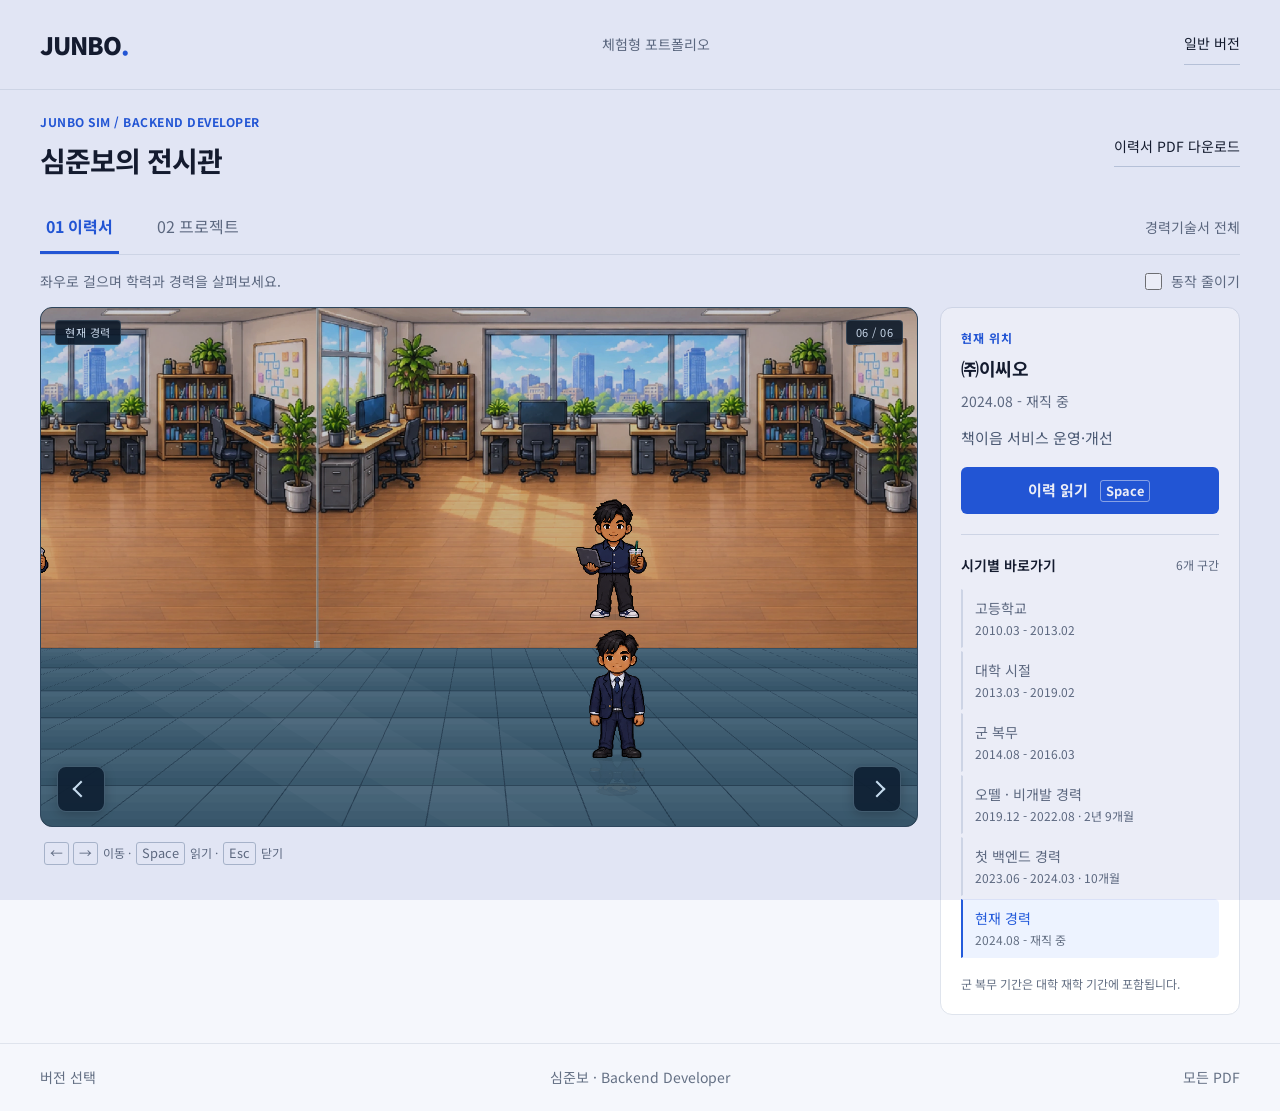
==== commit b05c984a: "Publish E room seams and approved portfolio refinements" ====
--- a/game.html
+++ b/game.html
@@ -8,11 +8,11 @@
 <link rel="stylesheet" href="explorer.css">
 <link rel="stylesheet" href="batch.css">
 <link rel="stylesheet" href="brand.css">
-<link rel="stylesheet" href="exhibition-theme.css">
-<link rel="stylesheet" href="archive.css?v=13">
-<link rel="stylesheet" href="fishing.css?v=12">
+<link rel="stylesheet" href="exhibition-theme.css?v=15">
+<link rel="stylesheet" href="archive.css?v=16">
+<link rel="stylesheet" href="fishing.css?v=14">
 <script src="vendor/pixi-8.21.0.min.js" defer></script><script src="vendor/anime-4.5.0.min.js" defer></script>
-<script src="content.js" defer></script><script src="projects.js" defer></script><script src="batch-view.js" defer></script><script src="visitor-sprites.js" defer></script><script src="paving.js" defer></script><script src="floor-perspective.js?v=12" defer></script><script src="archive-renderer.js?v=13" defer></script><script src="fishing.js?v=12" defer></script><script src="explorer.js?v=12" defer></script>
+<script src="content.js" defer></script><script src="projects.js" defer></script><script src="batch-view.js" defer></script><script src="assets/visitor-journey-v14.js" defer></script><script src="visitor-sprites.js?v=14" defer></script><script src="paving.js" defer></script><script src="floor-perspective.js?v=12" defer></script><script src="archive-renderer.js?v=16" defer></script><script src="fishing.js?v=14" defer></script><script src="explorer.js?v=15" defer></script>
 </head>
 <body class="game-page">
 <a class="skip-link" href="#game-main">탐험 화면으로 이동</a>
@@ -37,7 +37,7 @@
 </section>
 <div class="control-bar"><p id="control-help"><span class="keyboard-help"><kbd>←</kbd><kbd>→</kbd> 이동 <span id="vertical-help" hidden><kbd>↑</kbd><kbd>↓</kbd></span> · <kbd>Space</kbd> 읽기 · <kbd>Esc</kbd> 닫기</span><span class="touch-help">화면 안 방향 버튼으로 이동 · 상세 내용은 아래에서 읽기</span></p></div>
 </div><aside class="exhibition-guide" aria-label="현재 위치와 바로가기">
-<div class="interaction-strip"><div class="location-copy"><span class="overline" id="location-label">현재 위치</span><strong id="location-title"></strong><span id="location-subtitle"></span></div><button id="interact" class="action-button" type="button">이력 읽기 <kbd>Space</kbd></button></div>
+<div class="interaction-strip"><div class="location-copy"><span class="overline" id="location-label">현재 위치</span><strong id="location-title"></strong><span id="location-subtitle"></span><p id="location-summary" class="location-summary" hidden></p></div><button id="interact" class="action-button" type="button" aria-describedby="location-title">이력 읽기 <kbd>Space</kbd></button></div>
 <div class="guide-heading"><h2 id="guide-title">시기별 바로가기</h2><span id="guide-count">6개 구간</span></div>
 <nav id="timeline-nav" class="timeline-nav" aria-label="시기로 바로 이동"></nav>
 <nav id="gallery-map" class="gallery-map" aria-label="3행 3열 전시장 안내도" hidden><div class="gallery-map-heading"><h2>전시장 안내도</h2><p>구역을 누르면 바로 이동합니다.</p></div><div id="gallery-map-grid" class="gallery-map-grid"></div></nav>
--- a/exhibition-theme.css
+++ b/exhibition-theme.css
@@ -109,3 +109,72 @@
 @media(max-width:650px) {
   .shell-header { min-height:78px; padding:20px 22px; }
 }
+
+/* Text remains in its card when fonts grow, without hiding page overflow. */
+body.entry-page,body.game-page{overflow-wrap:anywhere}
+.shell-header,.shell-footer,.game-heading,.room-toolbar,.mode-top{flex-wrap:wrap}
+.shell-header>*,.shell-footer>*,.entry-intro>*,.mode-grid>*,.mode-card>*,.mode-top>*,.game-heading>*,.room-toolbar>*,.exhibition-guide,.location-copy,.guide-heading>*{min-width:0}
+.entry-intro{grid-template-columns:minmax(0,1.2fr) minmax(0,1fr)}
+.room-tabs{flex-wrap:wrap}
+.room-tabs>*{min-width:0;overflow-wrap:anywhere}
+.motion-control{white-space:normal}
+.motion-control input{flex-shrink:0}
+.guide-heading{flex-wrap:wrap}
+
+/* Journey text is outside the scaled scene. The compact current-era marker
+   stays anchored to the viewport rather than clipping at a room boundary. */
+.game-page[data-scene=journey] .scene-corner{gap:8px;flex-wrap:wrap;align-items:flex-start}
+.game-page[data-scene=journey] .scene-corner span{max-width:100%;line-height:1.5;overflow-wrap:anywhere}
+.game-page[data-scene=journey] #scene-label{max-width:calc(100% - 76px)}
+.location-copy #location-subtitle{font-size:.875rem;color:var(--muted);line-height:1.7;font-variant-numeric:tabular-nums}
+.location-summary{margin:3px 0 0;color:#526178;font-size:.9375rem;line-height:1.8;overflow-wrap:anywhere}
+.game-page[data-scene=journey] .exhibition-guide{height:auto}
+.game-page[data-scene=journey] .interaction-strip{align-items:stretch}
+.game-page[data-scene=journey] .action-button{white-space:normal;overflow-wrap:anywhere}
+@media(max-width:1000px){
+ .game-page[data-scene=journey] .exhibition-layout{grid-template-columns:minmax(0,1fr)}
+ .game-page[data-scene=journey] .exhibition-guide{min-height:0}
+ .game-page[data-scene=journey] .interaction-strip{display:grid;grid-template-columns:minmax(0,1fr) minmax(140px,200px);align-items:center;gap:18px}
+ .game-page[data-scene=journey] .timeline-nav{grid-template-columns:repeat(3,minmax(0,1fr));gap:8px}
+ .game-page[data-scene=journey] .timeline-nav button{border:1px solid #dfe4ed;border-radius:5px}
+ .game-page[data-scene=journey] .timeline-nav button[aria-current=true]{border-color:#245bdb}
+}
+@media(max-width:600px){
+ .game-page[data-scene=journey] .interaction-strip{grid-template-columns:minmax(0,1fr);gap:12px}
+ .game-page[data-scene=journey] .timeline-nav{grid-template-columns:repeat(2,minmax(0,1fr))}
+}
+
+/* Keep the controls close to the scene on short mobile screens. All content
+   still grows vertically when its text needs another line. */
+@media(max-width:600px){
+ .game-page .shell-header{min-height:58px;padding:7px 16px;gap:8px 16px}
+ .game-page .shell-header .quiet-link{min-height:44px}
+ .game-page .game-shell{padding-top:10px}
+ .game-page .game-heading{margin-bottom:6px;gap:8px 12px}
+ .game-page .game-heading h1{font-size:1.35rem;line-height:1.5}
+ .game-page .game-heading .quiet-link{max-width:7.5em}
+ .game-page .room-tabs{gap:0 8px}
+ .game-page .room-tabs button{min-height:44px;padding:7px 6px;margin-right:8px}
+ .game-page .room-tabs a{padding:4px 0}
+ .game-page .room-toolbar{padding:6px 0;gap:4px 10px}
+ .game-page .room-toolbar p{flex:1 1 170px;max-width:none}
+ .game-page .motion-control{min-height:44px}
+}
+@media(max-width:600px) and (max-height:700px){
+ .game-page .game-heading .overline{display:none}
+ .game-page .game-shell{padding-top:6px}
+ .game-page .game-heading{margin-bottom:4px}
+ .game-page .room-toolbar{padding:2px 0}
+}
+@media(min-width:601px) and (max-width:1100px) and (max-height:700px){
+ .game-page .shell-header{min-height:58px;padding:7px 24px;gap:8px 16px}
+ .game-page .shell-header .quiet-link{min-height:44px}
+ .game-page .game-shell{padding-top:6px}
+ .game-page .game-heading{margin-bottom:4px;gap:8px 12px}
+ .game-page .game-heading .overline{display:none}
+ .game-page .game-heading h1{font-size:1.35rem;line-height:1.5}
+ .game-page .room-tabs button{min-height:44px;padding:7px 6px}
+ .game-page .room-tabs a{padding:4px 0}
+ .game-page .room-toolbar{padding:2px 0;gap:4px 10px}
+ .game-page .motion-control{min-height:44px}
+}
--- a/archive.css
+++ b/archive.css
@@ -7,7 +7,8 @@
 .entry-page .preview-tags{flex-wrap:wrap}
 .entry-page .reading-preview strong{overflow-wrap:anywhere}
 .entry-page .reading-preview p{flex-wrap:wrap}
-.entry-page .preview-path{background:linear-gradient(125deg,transparent 20%,#b8d2e517 46%,transparent 64%),repeating-linear-gradient(0deg,transparent 0 25px,#233d4e 26px 27px),repeating-linear-gradient(90deg,#405d70 0 52px,#233d4e 53px 54px)}
+.entry-page .preview-path{background:linear-gradient(155deg,#526f82,#345568)}
+.entry-page .preview-path canvas{display:block;width:100%;height:100%}
 .entry-page .preview-path .paving-tile{display:none}
 .entry-page .preview-divider{display:none}
 .game-page .viewport{background:#18232e;border-color:#314b60;border-radius:12px}
@@ -19,25 +20,42 @@
 #perspective-floor-fallback{position:absolute;top:0;pointer-events:none}
 .game-page[data-scene=journey] .journey-path{overflow:visible}
 .game-page[data-scene=journey] .scene-bay{position:relative}
-/* Match the renderer's 43px side trim and 410px vertical crop. Otherwise
-   fallback leaves the old painted side walls beside the new divider. */
-.game-page[data-scene=journey]:not(.pixi-ready) .scene-bay{background-size:1390.758px 1040px}
-.game-page[data-scene=journey]:not(.pixi-ready) .scene-school{background-position:-47.689px 0}
-.game-page[data-scene=journey]:not(.pixi-ready) .scene-university{background-position:-743.069px 0}
-.game-page[data-scene=journey]:not(.pixi-ready) .scene-military{background-position:-47.689px -520px}
-.game-page[data-scene=journey]:not(.pixi-ready) .scene-office{background-position:-743.069px -520px}
-.game-page[data-scene=journey]:not(.pixi-ready) .scene-lab{background-size:695.379px 520px;background-position:-47.689px 0}
+/* Keep a CSS divider inside its room layer. The foreground visitor can overlap
+   the room edge with a hat/head and must never be painted behind that divider. */
+.game-page[data-scene=journey] .scene-backdrop{z-index:0}
+.game-page[data-scene=journey] .visitor{z-index:2}
+/* The art is registered to 1200 x 680, exactly 2x the 600 x 340 world bay.
+   CSS and Pixi therefore preserve the same furniture proportions and crop. */
+.game-page[data-scene=journey] .scene-bay{background-size:600px 340px;background-position:0 0}
+.game-page[data-scene=journey] .scene-school{background-image:url('assets/room-school-v14.webp')}
+.game-page[data-scene=journey] .scene-university{background-image:url('assets/room-university-v14.webp')}
+.game-page[data-scene=journey] .scene-military{background-image:url('assets/room-military-v14.webp')}
+.game-page[data-scene=journey] .scene-office{background-image:url('assets/room-office-v14.webp')}
+.game-page[data-scene=journey] .scene-lab{background-image:url('assets/room-lab-v14.webp')}
 .game-page[data-scene=journey]:not(.pixi-ready) .scene-bay::before{content:'';position:absolute;inset:0;background:#14263629;pointer-events:none}
-.game-page[data-scene=journey]:not(.pixi-ready) .scene-bay:not(:last-child)::after{content:'';position:absolute;z-index:1;right:-9px;top:0;width:18px;height:340px;background:linear-gradient(#879a9f,#879a9f) top/100% 4px no-repeat,linear-gradient(#728b95 0 1px,#304b59 1px) bottom/100% 6px no-repeat,linear-gradient(90deg,#263e4b 0 2px,#506674 2px 4px,#7d9098 4px 6px,#687e87 6px 13px,#354f5e 13px 16px,#263e4b 16px);box-shadow:-3px 0 #152c3824,3px 0 #152c3824}
+/* Approved E, identical to the four Pixi rectangles: 2px + 1px translucent
+   joint, then a 6 x 7px floor contact with a 1px highlight. No upright post. */
+.game-page[data-scene=journey]:not(.pixi-ready) .scene-bay:not(:last-child)::after{content:'';position:absolute;z-index:1;right:-3px;top:0;width:6px;height:340px;background:linear-gradient(rgb(209 219 214 / .48),rgb(209 219 214 / .48)) 0 333px/6px 1px no-repeat,linear-gradient(rgb(140 165 175 / .55),rgb(140 165 175 / .55)) 0 333px/6px 7px no-repeat,linear-gradient(rgb(177 192 190 / .5),rgb(177 192 190 / .5)) 2px 0/2px 340px no-repeat,linear-gradient(rgb(110 138 148 / .28),rgb(110 138 148 / .28)) 4px 0/1px 340px no-repeat;box-shadow:none}
 .game-page .journey-divider{display:none!important}
 .game-page .scene-corner{inset:12px 14px auto;pointer-events:none;z-index:3}
 .game-page .scene-corner span{color:#d9e8f2;border-color:#8aa7b644;background:#0e1b2ae8;font-size:11px;letter-spacing:.5px}
 .game-page[data-scene=journey] .exhibit{top:42px;width:340px}
-.game-page[data-scene=journey] .exhibit-info{min-height:158px;padding:16px 20px;background:#fffffff2;border:1px solid #d9e6ed;border-radius:8px;box-shadow:0 10px 24px #08132326}
+.game-page[data-scene=journey] .exhibit-info{min-height:158px;max-height:188px;overflow-y:auto;overscroll-behavior:contain;scrollbar-width:thin;padding:16px 20px;background:#fffffff2;border:1px solid #d9e6ed;border-radius:8px;box-shadow:0 10px 24px #08132326}
 .game-page[data-scene=journey] .exhibit-info h2{font-size:18px;line-height:1.5}
 .game-page[data-scene=journey] .exhibit-info p{font-size:14px;line-height:1.6;margin-bottom:8px}
 .game-page[data-scene=journey] .exhibit-info .overline{font-size:12px;letter-spacing:.2px}
-.game-page[data-scene=journey] .npc-display{top:166px}
+/* Feet, not transparent cell bounds, define the shared room-floor contact.
+   Exhibit top 42 + height 310 - bottom 42 = world y 310. Stage alpha padding
+   is compensated inside the box; the preserved identity atlas stays intact. */
+.game-page[data-scene=journey] .npc-display{top:auto;bottom:42px;width:128px;height:128px;isolation:isolate}
+.game-page[data-scene=journey] .npc-display::before{content:'';position:absolute;left:50%;bottom:-2px;width:36px;height:6px;transform:translateX(-50%);border-radius:50%;background:#172a3329;z-index:-1}
+.game-page[data-scene=journey] .npc-display .pixel-sprite{width:128px;height:128px;transform:translateY(var(--npc-foot-inset,6.25px))}
+.game-page[data-scene=journey] .npc-display .schoolboy,.game-page[data-scene=journey] .npc-display .soldier-cook{--npc-foot-inset:3px}
+.game-page[data-scene=journey] .npc-display .student{--npc-foot-inset:2.5px}
+.visitor-reflection{display:none;pointer-events:none}
+.game-page[data-scene=journey]:not(.pixi-ready) .visitor-reflection{display:block;transform:scaleY(-1);opacity:.09;filter:saturate(.45)}
+.game-page[data-scene=journey]:not(.pixi-ready) .visitor::before{content:'';position:absolute;left:50%;top:77px;width:42px;height:7px;transform:translateX(-50%);border-radius:50%;background:#1934432e}
+.game-page[data-scene=journey] .scenic-exhibit .exhibit-info{min-height:0;padding:12px 20px}
 .game-page .visitor.walking{animation:none}
 .game-page .actor-name{background:#0c192be8;color:#e2eff7;border:1px solid #7997ac66;font-size:11px;padding:1px 7px}
 .game-page .visitor .actor-name{display:none}
@@ -83,7 +101,7 @@
  .game-page[data-scene=journey] .exhibit-info h2{font-size:20px}
  .game-page[data-scene=journey] .exhibit-info p{font-size:15px}
  .game-page[data-scene=journey] .exhibit-info .overline{font-size:13px}
- .game-page[data-scene=journey] .npc-display{top:166px}
+ .game-page[data-scene=journey] .npc-display{top:auto}
  .game-page .gallery-exhibit{width:330px}
  .game-page .gallery-exhibit .station-info{padding:20px;height:286px}
  .game-page .station-info h2{font-size:24px}
@@ -94,3 +112,13 @@
  .game-page .touch-help{max-width:none;font-size:12px}
 }
 @media(prefers-reduced-motion:reduce){.game-page .world{will-change:auto}}
+
+/* Match the actual room depth: the exhibit figure is behind the visitor. */
+.entry-page .preview-npc{width:58px;height:58px;left:calc(50% - 29px);top:auto;bottom:calc(34% + 12px)}
+
+/* Let navigation reflow with its font size instead of squeezing dates into
+   three fixed columns when the user enlarges text. */
+.timeline-nav button,.timeline-nav button span{min-width:0;overflow-wrap:anywhere}
+@media(max-width:800px){
+ .game-page .timeline-nav{grid-template-columns:repeat(auto-fit,minmax(min(100%,max(8.5em,calc((100% - 16px)/3))),1fr))}
+}
--- a/fishing.css
+++ b/fishing.css
@@ -1,13 +1,14 @@
 /* Keep the document site's quiet JUNBO chrome; only the playfield is illustrated. */
-.game-page.fishing-active #viewport{background:#85c9cf;isolation:isolate}
+.game-page.fishing-active #viewport{--fish-scene-height:520px;background:#85c9cf;isolation:isolate;height:calc(var(--fish-scene-height) + var(--fish-guidance-height,0px))}
 .fishing-active #world,.fishing-active #render-surface{visibility:hidden;pointer-events:none}
 #fishing-layer{position:absolute;inset:0;z-index:2;overflow:hidden}
 #fishing-layer[hidden],#fishing-guide[hidden],#fishing-layer [hidden]{display:none!important}
-#fishing-canvas{display:block;width:100%;height:100%;pointer-events:none}
+#fishing-canvas{position:absolute;inset:0;display:block;width:100%;height:100%;pointer-events:none}
+.fish-guidance,.fish-school-group{display:contents}
 .fishing-points{display:none;gap:6px;margin:0 0 10px}
 .fishing-points[hidden]{display:none!important}
 .fishing-points button{min-height:44px;border:1px solid #d9e6dd;border-radius:8px;background:#f7faf5;color:#46675d;font:inherit;font-size:12px;cursor:pointer}
-.fishing-points span{font-size:10px;color:#7a9184;margin-right:5px;font-variant-numeric:tabular-nums}
+.fishing-points span{font-size:11px;color:#526b5e;margin-right:5px;font-variant-numeric:tabular-nums}
 .fishing-points button[aria-pressed=true]{background:#edf4e9;border-color:#91b4a2;color:#244e47}
 .fishing-points button:focus-visible{outline:3px solid #e2b763;outline-offset:2px}
 .fish-zone{position:absolute;transform:translate(-50%,-50%);border:0;border-radius:50%;background:transparent;cursor:pointer;touch-action:manipulation;color:transparent}
@@ -34,18 +35,18 @@
 .game-page.fishing-active .direction-pad button:active{background:#e4efea}
 .game-page.fishing-active .direction-pad button:disabled{opacity:.5;cursor:default;box-shadow:none}
 .game-page.fishing-active .direction-pad [hidden]{display:none!important}
-#fishing-meter{position:absolute;bottom:82px;left:50%;transform:translateX(-50%);width:200px;max-width:calc(100% - 40px);border:1px solid #fff9;background:#fffcf3f2;border-radius:8px;padding:7px 10px;box-shadow:0 4px 14px #284c491c;color:#355757;font-size:11px;text-align:center;pointer-events:none}
+#fishing-meter{position:absolute;bottom:calc(var(--fish-controls-height,48px) + 34px);left:50%;transform:translateX(-50%);width:200px;max-width:calc(100% - 40px);border:1px solid #fff9;background:#fffcf3f2;border-radius:8px;padding:7px 10px;box-shadow:0 4px 14px #284c491c;color:#355757;font-size:11px;text-align:center;pointer-events:none}
 #fishing-meter [role=progressbar]{height:5px;border-radius:4px;background:#dce8df;overflow:hidden;margin-top:5px}
 #fishing-meter [role=progressbar]>span{display:block;height:100%;background:#6a9382;border-radius:inherit;transition:width .1s linear}
 #fish-catch-panel{position:absolute;z-index:6;top:68px;left:50%;transform:translateX(-50%);width:320px;max-width:calc(100% - 28px);max-height:calc(100% - 155px);overflow:auto;padding:20px 22px 18px;border-radius:13px;border:1px solid #ffffffd9;background:#fffdf3f7;color:#253f45;box-shadow:0 12px 50px #17485933;text-align:center;animation:fish-catch-in .28s ease-out}
-.fish-catch-eyebrow{margin:0;color:#637e72;font-size:11px;letter-spacing:1.3px;font-weight:700}
+.fish-catch-eyebrow{margin:0;color:#52685f;font-size:12px;letter-spacing:1.3px;font-weight:700}
 #fish-catch-panel canvas{display:block;margin:8px auto 4px;image-rendering:pixelated}
 #fish-catch-panel h2{font-size:17px;line-height:1.5;margin:0;word-break:keep-all;overflow-wrap:anywhere}
 .fish-catch-result{font-size:13px;line-height:1.7;color:#57706b;margin:9px 0 15px;word-break:keep-all;overflow-wrap:anywhere}
 #fish-catch-panel>div{display:flex;gap:8px;justify-content:center}
 #fish-catch-panel button{min-height:44px;padding:8px 12px;border:1px solid #d8e2d8;border-radius:7px;background:#edf2e9;color:#35534d;font-size:12px;cursor:pointer;flex:1}
 #fish-catch-panel [data-catch-read]{background:#2c555b;color:white;border-color:#2c555b}
-@keyframes fish-catch-in{from{opacity:0;top:78px}to{opacity:1;top:68px}}
+@keyframes fish-catch-in{from{opacity:0;transform:translate(-50%,10px)}to{opacity:1;transform:translate(-50%,0)}}
 .fish-book-heading{display:flex;justify-content:space-between;gap:8px;margin:16px 0 10px;font-size:12px;color:#667675}
 .fish-book-count{font-variant-numeric:tabular-nums;color:#365858;font-weight:650}
 .fish-book{display:grid;gap:8px}
@@ -53,22 +54,48 @@
 .fish-book-row:has([aria-current=true]){border-color:#9bbdb3;background:#f0f7f1}
 .fish-book-row button{border:0;background:transparent;color:#344c4c;min-height:65px;text-align:left;padding:11px 12px;font-size:12px;cursor:pointer}
 .fish-book-row strong{display:block;font-weight:600;font-size:12px;line-height:1.6;word-break:keep-all;overflow-wrap:anywhere}
-.fish-book-state{display:block;color:#798b85;font-size:11px;margin-top:5px}
+.fish-book-state{display:block;color:#52685f;font-size:12px;margin-top:5px}
 .fish-book-row .fish-book-read{padding:7px;text-align:center;border-left:1px solid #e0e7e1;color:#426961;font-size:11px}
 .fish-preferences{display:flex;justify-content:space-between;gap:8px;align-items:center;margin-top:14px;color:#546a63;font-size:12px}
 .fish-preferences label{display:flex;align-items:center;gap:7px;min-height:44px;cursor:pointer}
 .fish-preferences input{accent-color:#487567;width:16px;height:16px}
 #fishing-sound{background:#f4f7f3;border:1px solid #e0e7df;min-height:44px;padding:7px 12px;border-radius:7px;color:#526d63;font-size:12px;cursor:pointer}
-.fish-assist-note{font-size:11px;line-height:1.7;color:#7a8883;margin:0 0 14px}
+.fish-assist-note{font-size:12px;line-height:1.7;color:#52675d;margin:0 0 14px}
 .fish-related{border-top:1px solid #e3e9e2;margin-top:10px;color:#5b7169;font-size:12px}
 .fish-related summary{cursor:pointer;padding:13px 0;min-height:44px}
 .fish-related>div{display:grid;gap:6px;padding-bottom:13px}
 .fish-related button,.fish-related a{font:inherit;border:1px solid #e3e9e2;border-radius:6px;background:#fafbf8;color:#4b665d;padding:10px 12px;min-height:44px;text-align:left;text-decoration:none;cursor:pointer}
 .fish-direct{width:100%;min-height:44px;font-size:12px;color:#3d625a;background:#f3f7f1;border:1px solid #dce6dc;border-radius:7px;padding:10px;margin-top:8px;cursor:pointer}
-.fishing-active .guide-note{font-size:11px;color:#7a8984;line-height:1.8}
+.fishing-active .guide-note{font-size:12px;color:#53685e;line-height:1.8}
 #fishing-guide button:focus-visible,#fishing-layer button:focus-visible{outline:3px solid #e2b763;outline-offset:3px}
 .fishing-active #viewport:focus-visible{outline-color:#698b7d}
 @media(max-width:800px){.fish-book{grid-template-columns:repeat(3,minmax(0,1fr))}.fish-book-row{grid-template-columns:minmax(0,1fr)}.fish-book-row .fish-book-read{border-left:0;border-top:1px solid #e0e7e1;min-height:44px}.fish-preferences{justify-content:flex-start;gap:24px}.fish-related>div{grid-template-columns:repeat(2,minmax(0,1fr))}.fishing-active .touch-help{max-width:none!important}}
 @media(max-width:600px){.fish-school{width:170px;font-size:12px}.fish-status-chip{font-size:11px;max-width:calc(100% - 116px);padding:6px 8px;right:10px}.fishing-active .scene-corner{left:10px}.fishing-active .scene-corner span{padding:5px 8px;font-size:10px}.fish-book{grid-template-columns:1fr}.fish-book-row{grid-template-columns:minmax(0,1fr) 48px}.fish-book-row .fish-book-read{border-left:1px solid #e0e7e1;border-top:0}.fish-book-row strong{font-size:13px}#fish-action{font-size:13px}.fish-related>div{grid-template-columns:1fr}#fish-catch-panel{padding:17px 16px}.fishing-active .interaction-strip{grid-template-columns:1fr}.fishing-active #interact{max-width:none;width:100%;min-height:44px}}
+@media(max-width:800px), (max-width:1100px) and (max-height:700px){
+ .game-page.fishing-active #viewport{--fish-scene-height:clamp(320px,calc(100svh - 230px),460px)}
+}
+/* The compact scene keeps the project name, shoal and controls distinct.
+   A single status line replaces the repeated scene badge at this height. */
+.fishing-active #viewport:has(#fishing-layer[data-compact=true]) .scene-corner{display:none}
+#fishing-layer[data-compact=true] .fish-status-chip{left:10px;right:10px;max-width:none;text-align:center}
+#fishing-layer[data-compact=true] .fish-school small{display:none}
+#fishing-layer[data-compact=true] #fish-catch-panel{top:12px;max-height:calc(100% - 88px);padding:12px}
+#fishing-layer[data-compact=true] #fish-catch-panel canvas{width:64px;height:auto;margin:4px auto}
+#fishing-layer[data-compact=true] #fish-catch-panel h2{font-size:15px}
+#fishing-layer[data-compact=true] .fish-catch-result{font-size:12px;line-height:1.5;margin:6px 0 8px}
+/* Enlarged text gets its own natural-height guidance area. Keep every project
+   name readable without placing growing cards over the live fishing scene. */
+.game-page.fishing-active #viewport.fishing-large-text{height:calc(max(520px,var(--fish-scene-height)) + var(--fish-guidance-height))}
+.fishing-active #viewport.fishing-large-text .scene-corner{display:none}
+#fishing-layer[data-large-text=true] #fishing-canvas{top:var(--fish-guidance-height);height:calc(100% - var(--fish-guidance-height))}
+#fishing-layer[data-large-text=true] .fish-guidance{position:relative;display:block;padding:12px;background:#edf5f0;border-bottom:1px solid #bed3c8}
+#fishing-layer[data-large-text=true] .fish-status-chip{position:static;max-width:none;text-align:left;margin:0;box-shadow:none;background:#fffdf5}
+#fishing-layer[data-large-text=true] .fish-school-group{display:grid;grid-template-columns:repeat(auto-fit,minmax(min(100%,240px),1fr));gap:10px;margin-top:10px}
+#fishing-layer[data-large-text=true] .fish-school{position:static;transform:none;width:auto;max-width:none;min-width:0;height:auto;box-shadow:none;text-align:left}
+#fishing-layer[data-large-text=true] .fish-school::after{display:none}
+#fishing-layer[data-large-text=true] .fish-school small{display:block}
+#fishing-layer[data-large-text=true] #fish-action{height:auto;min-height:3.6em;line-height:1.35;padding:8px 10px;overflow-wrap:anywhere}
+#fishing-layer[data-large-text=true] #fishing-meter{bottom:calc(var(--fish-controls-height) + 108px)}
+.game-page.fishing-active #viewport.fishing-large-text .direction-pad button{height:var(--fish-controls-height,48px);min-height:46px}
 @media(prefers-reduced-motion:reduce){#fish-catch-panel{animation:none}.fish-school,#fishing-meter [role=progressbar]>span{transition:none}}
 .reduce-motion #fish-catch-panel{animation:none}.reduce-motion #fishing-meter [role=progressbar]>span{transition:none}
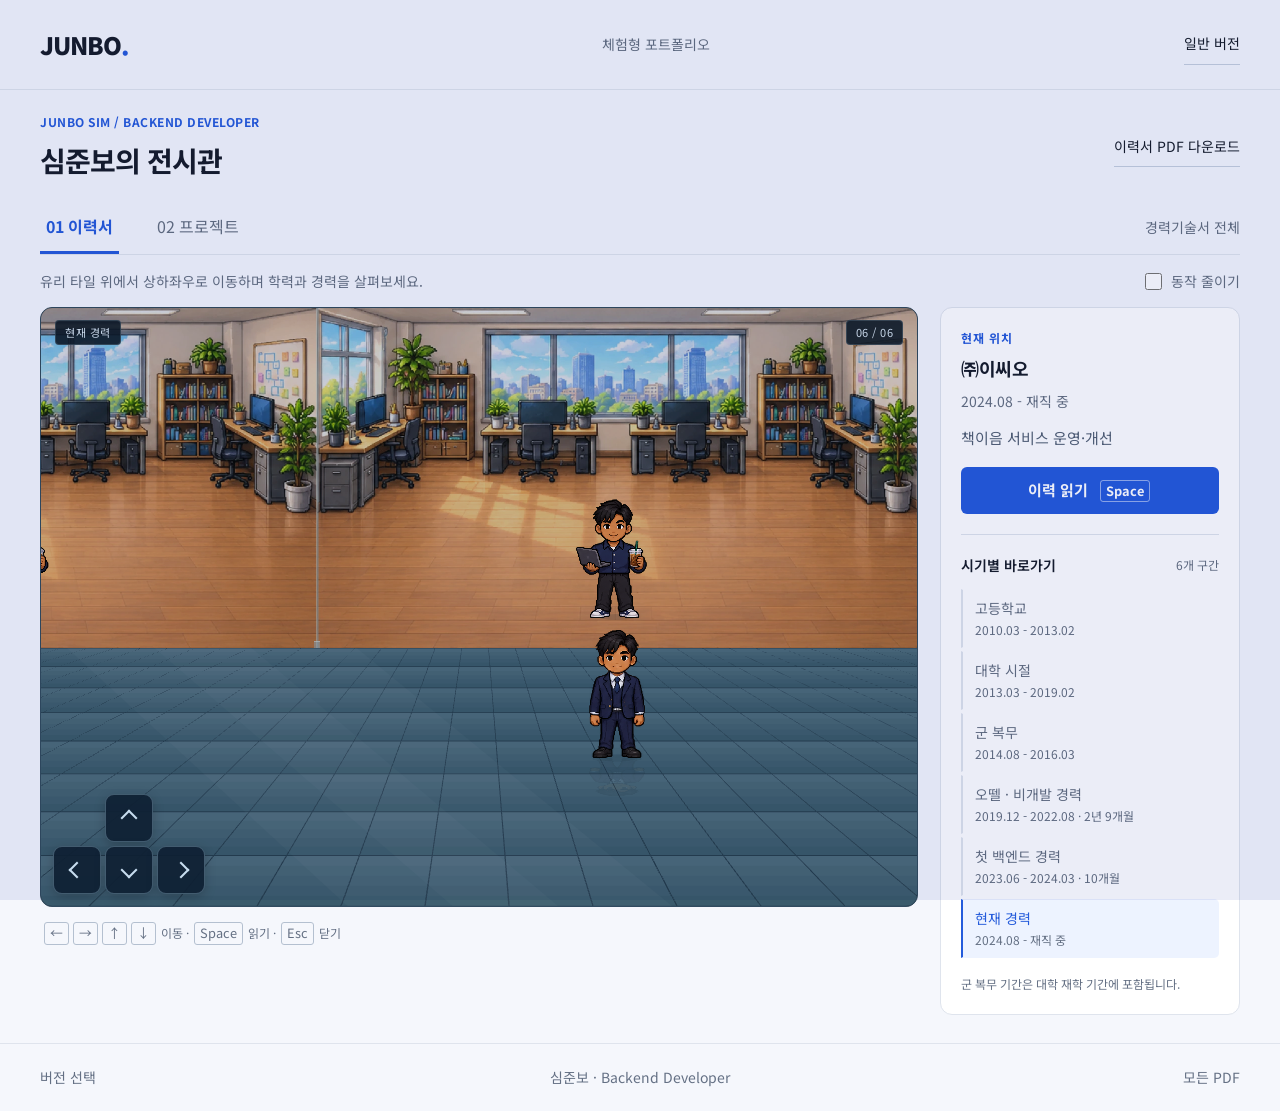
==== commit 0639f6f4: "Add bounded four-way movement to resume and projects" ====
--- a/game.html
+++ b/game.html
@@ -9,10 +9,10 @@
 <link rel="stylesheet" href="batch.css">
 <link rel="stylesheet" href="brand.css">
 <link rel="stylesheet" href="exhibition-theme.css?v=15">
-<link rel="stylesheet" href="archive.css?v=16">
-<link rel="stylesheet" href="fishing.css?v=14">
+<link rel="stylesheet" href="archive.css?v=17">
+<link rel="stylesheet" href="fishing.css?v=17">
 <script src="vendor/pixi-8.21.0.min.js" defer></script><script src="vendor/anime-4.5.0.min.js" defer></script>
-<script src="content.js" defer></script><script src="projects.js" defer></script><script src="batch-view.js" defer></script><script src="assets/visitor-journey-v14.js" defer></script><script src="visitor-sprites.js?v=14" defer></script><script src="paving.js" defer></script><script src="floor-perspective.js?v=12" defer></script><script src="archive-renderer.js?v=16" defer></script><script src="fishing.js?v=14" defer></script><script src="explorer.js?v=15" defer></script>
+<script src="content.js" defer></script><script src="projects.js" defer></script><script src="batch-view.js" defer></script><script src="assets/visitor-journey-v14.js" defer></script><script src="visitor-sprites.js?v=14" defer></script><script src="paving.js" defer></script><script src="floor-perspective.js?v=12" defer></script><script src="archive-renderer.js?v=17" defer></script><script src="fishing.js?v=17" defer></script><script src="explorer.js?v=17" defer></script>
 </head>
 <body class="game-page">
 <a class="skip-link" href="#game-main">탐험 화면으로 이동</a>
@@ -20,7 +20,7 @@
 <main id="game-main" class="game-shell">
 <div class="game-heading"><div><p class="overline">JUNBO SIM / BACKEND DEVELOPER</p><h1>심준보의 전시관</h1></div><a class="quiet-link" href="pdf/resume.pdf" download="심준보_이력서.pdf">이력서 PDF 다운로드</a></div>
 <nav class="room-tabs" aria-label="탐험 구역"><button type="button" data-room="journey" aria-pressed="true">01 이력서</button><button type="button" data-room="gallery" aria-pressed="false">02 프로젝트</button><a href="normal.html#career">경력기술서 전체</a></nav>
-<div class="room-toolbar"><p id="room-description">좌우로 걸으며 학력과 경력을 살펴보세요.</p><label class="motion-control"><input id="reduce-motion" type="checkbox">동작 줄이기</label></div>
+<div class="room-toolbar"><p id="room-description">유리 타일 위에서 상하좌우로 이동하며 학력과 경력을 살펴보세요.</p><label class="motion-control"><input id="reduce-motion" type="checkbox">동작 줄이기</label></div>
 <p id="art-status" class="art-status" role="status" hidden></p>
 <div class="exhibition-layout"><div class="exhibition-stage">
 <section id="viewport" class="viewport" tabindex="0" role="region" aria-label="성장 여정 이동 공간" aria-describedby="control-help">
@@ -33,9 +33,9 @@
 <div id="visitor" class="actor visitor" data-facing="front" data-outfit="suit" aria-hidden="true"><span class="pixel-sprite visitor-front"></span><span class="soccer-ball"></span><span class="actor-name">방문자</span></div>
 </div>
 <div class="scene-corner" aria-hidden="true"><span id="scene-label">이력서 전시</span><span id="scene-position">06 / 06</span></div>
-<div class="direction-pad" role="group" aria-label="캐릭터 이동"><button type="button" data-dir="up" aria-label="위로 이동" hidden></button><button type="button" data-dir="left" aria-label="왼쪽으로 이동"></button><button type="button" data-dir="down" aria-label="아래로 이동" hidden></button><button type="button" data-dir="right" aria-label="오른쪽으로 이동"></button></div>
+<div class="direction-pad" role="group" aria-label="캐릭터 상하좌우 이동"><button type="button" data-dir="up" aria-label="위로 이동"></button><button type="button" data-dir="left" aria-label="왼쪽으로 이동"></button><button type="button" data-dir="down" aria-label="아래로 이동"></button><button type="button" data-dir="right" aria-label="오른쪽으로 이동"></button></div>
 </section>
-<div class="control-bar"><p id="control-help"><span class="keyboard-help"><kbd>←</kbd><kbd>→</kbd> 이동 <span id="vertical-help" hidden><kbd>↑</kbd><kbd>↓</kbd></span> · <kbd>Space</kbd> 읽기 · <kbd>Esc</kbd> 닫기</span><span class="touch-help">화면 안 방향 버튼으로 이동 · 상세 내용은 아래에서 읽기</span></p></div>
+<div class="control-bar"><p id="control-help"><span class="keyboard-help"><kbd>←</kbd><kbd>→</kbd><span id="vertical-help"><kbd>↑</kbd><kbd>↓</kbd></span> 유리 타일 안에서 이동 · <kbd>Space</kbd> 읽기 · <kbd>Esc</kbd> 닫기</span><span class="touch-help">방향 버튼으로 상하좌우 이동 · 유리 타일 안에서 관람 · 상세 내용은 아래에서 읽기</span></p></div>
 </div><aside class="exhibition-guide" aria-label="현재 위치와 바로가기">
 <div class="interaction-strip"><div class="location-copy"><span class="overline" id="location-label">현재 위치</span><strong id="location-title"></strong><span id="location-subtitle"></span><p id="location-summary" class="location-summary" hidden></p></div><button id="interact" class="action-button" type="button" aria-describedby="location-title">이력 읽기 <kbd>Space</kbd></button></div>
 <div class="guide-heading"><h2 id="guide-title">시기별 바로가기</h2><span id="guide-count">6개 구간</span></div>
--- a/archive.css
+++ b/archive.css
@@ -11,7 +11,8 @@
 .entry-page .preview-path canvas{display:block;width:100%;height:100%}
 .entry-page .preview-path .paving-tile{display:none}
 .entry-page .preview-divider{display:none}
-.game-page .viewport{background:#18232e;border-color:#314b60;border-radius:12px}
+.game-page .viewport{--movement-button-size:48px;--movement-pad-width:152px;--movement-pad-height:100px;--movement-controls-inset:12px;background:#18232e;border-color:#314b60;border-radius:12px}
+.game-page[data-scene=journey] .viewport{height:600px}
 #render-surface{position:absolute;inset:0;pointer-events:none}
 #render-surface canvas{display:block;width:100%;height:100%}
 .pixi-ready .scene-backdrop,.pixi-ready .journey-path,.pixi-ready .journey-divider{visibility:hidden}
@@ -74,17 +75,19 @@
 .game-page .station-info button{margin-top:auto;align-self:flex-start;min-height:38px;padding:7px 12px;border:1px solid #87b3c455;background:#244559;color:#e0f3f8;border-radius:5px;font-size:13px}
 .game-page .gallery-exhibit.current .station-info button{background:#93ddeb;color:#112a37;border-color:#93ddeb}
 .station-support .station-info h2{font-size:21px}
-.game-page .direction-pad{position:absolute;inset:auto 16px 14px;z-index:5;display:flex;justify-content:space-between;pointer-events:none;user-select:none;-webkit-user-select:none;-webkit-touch-callout:none}
-.game-page .direction-pad button{pointer-events:auto;width:48px;height:46px;min-width:44px;border:1px solid #99bfce66;background:#102234ed;color:#d9eef7;border-radius:9px;box-shadow:0 3px 12px #0003;touch-action:none;user-select:none;-webkit-user-select:none;-webkit-touch-callout:none;display:grid;place-items:center}
+/* A compact, native-size T-pad reserves two rows rather than three. Rendering
+   and movement read its actual bounds; it is never scaled with the world. */
+.game-page .viewport .direction-pad{position:absolute;inset:auto auto var(--movement-controls-inset) var(--movement-controls-inset);z-index:5;display:grid;grid-template-columns:repeat(3,var(--movement-button-size));grid-template-rows:repeat(2,var(--movement-button-size));gap:4px;width:var(--movement-pad-width);height:var(--movement-pad-height);padding:0;background:none;border-radius:0;justify-content:start;pointer-events:none;user-select:none;-webkit-user-select:none;-webkit-touch-callout:none}
+.game-page .viewport .direction-pad button{pointer-events:auto;width:var(--movement-button-size);height:var(--movement-button-size);min-width:44px;min-height:44px;margin:0;padding:0;order:0;border:1px solid #99bfce66;background:#102234ed;color:#d9eef7;border-radius:9px;box-shadow:0 3px 12px #0003;touch-action:none;user-select:none;-webkit-user-select:none;-webkit-touch-callout:none;display:grid;place-items:center}
+.game-page .viewport .direction-pad [data-dir=up]{grid-column:2;grid-row:1}
+.game-page .viewport .direction-pad [data-dir=left]{grid-column:1;grid-row:2}
+.game-page .viewport .direction-pad [data-dir=down]{grid-column:2;grid-row:2}
+.game-page .viewport .direction-pad [data-dir=right]{grid-column:3;grid-row:2}
 .direction-pad button::before{content:'';width:10px;height:10px;border-top:2px solid currentColor;border-right:2px solid currentColor;transform:rotate(45deg)}
 .direction-pad [data-dir=left]::before{transform:rotate(-135deg)}
 .direction-pad [data-dir=up]::before{transform:rotate(-45deg)}
 .direction-pad [data-dir=down]::before{transform:rotate(135deg)}
 .game-page .direction-pad button:hover,.game-page .direction-pad button:active{background:#244b60;color:#c0f1f5;border-color:#a3e8ee}
-.game-page[data-scene=gallery] .direction-pad{inset:auto 14px 12px auto;display:grid;grid-template-columns:repeat(4,46px);grid-template-rows:44px;gap:5px;padding:5px;border-radius:12px;background:#08132166}
-.game-page[data-scene=gallery] .direction-pad [data-dir]{grid-column:auto;grid-row:1}
-.game-page[data-scene=gallery] .direction-pad [data-dir=left]{order:-1}
-.game-page[data-scene=gallery] .direction-pad button{width:46px;height:44px}
 .game-page .control-bar{min-height:42px;padding:10px 2px 0}
 .game-page .control-bar p{font-size:12px;line-height:1.6}
 .game-page .exhibition-guide{border-radius:12px}
@@ -95,7 +98,8 @@
  .entry-page .reading-preview{min-height:220px}
  .entry-page .mode-card{grid-template-rows:auto minmax(220px,1fr) auto}
  .entry-page .studio-preview{min-height:220px}
- .game-page .viewport{height:460px;border-radius:10px}
+ .game-page .viewport{--movement-button-size:44px;--movement-pad-width:140px;--movement-pad-height:92px;height:460px;border-radius:10px}
+ .game-page[data-scene=journey] .viewport{height:500px}
  .game-page[data-scene=journey] .exhibit{top:42px;width:326px}
  .game-page[data-scene=journey] .exhibit-info{min-height:158px;padding:12px 18px}
  .game-page[data-scene=journey] .exhibit-info h2{font-size:20px}
@@ -108,10 +112,12 @@
  .game-page .station-result{font-size:16px}
  .game-page .station-summary{font-size:14px}
  .game-page .station-info button{font-size:15px;min-height:42px}
- .game-page .direction-pad{inset:auto 14px 14px}
  .game-page .touch-help{max-width:none;font-size:12px}
 }
 @media(prefers-reduced-motion:reduce){.game-page .world{will-change:auto}}
+@media(max-width:1100px) and (max-height:500px){
+ .game-page .viewport{--movement-button-size:44px;--movement-pad-width:140px;--movement-pad-height:92px}
+}
 
 /* Match the actual room depth: the exhibit figure is behind the visitor. */
 .entry-page .preview-npc{width:58px;height:58px;left:calc(50% - 29px);top:auto;bottom:calc(34% + 12px)}
--- a/fishing.css
+++ b/fishing.css
@@ -1,9 +1,10 @@
 /* Keep the document site's quiet JUNBO chrome; only the playfield is illustrated. */
-.game-page.fishing-active #viewport{--fish-scene-height:520px;background:#85c9cf;isolation:isolate;height:calc(var(--fish-scene-height) + var(--fish-guidance-height,0px))}
+.game-page.fishing-active #viewport{--fish-scene-height:520px;--fish-canvas-height:var(--fish-scene-height);--fish-dock-height:124px;background:#85c9cf;isolation:isolate;height:calc(var(--fish-canvas-height) + var(--fish-guidance-height,0px) + var(--fish-dock-height))}
 .fishing-active #world,.fishing-active #render-surface{visibility:hidden;pointer-events:none}
 #fishing-layer{position:absolute;inset:0;z-index:2;overflow:hidden}
+#fishing-layer::before{content:'';position:absolute;inset:auto 0 0;height:var(--fish-dock-height);background:linear-gradient(#e8cfa5,#ecd7b2);pointer-events:none}
 #fishing-layer[hidden],#fishing-guide[hidden],#fishing-layer [hidden]{display:none!important}
-#fishing-canvas{position:absolute;inset:0;display:block;width:100%;height:100%;pointer-events:none}
+#fishing-canvas{position:absolute;inset:var(--fish-guidance-height,0px) 0 auto;display:block;width:100%;height:var(--fish-canvas-height);pointer-events:none}
 .fish-guidance,.fish-school-group{display:contents}
 .fishing-points{display:none;gap:6px;margin:0 0 10px}
 .fishing-points[hidden]{display:none!important}
@@ -26,19 +27,19 @@
 .fish-school[aria-current=true] small{color:#466666}
 .fish-school::after{content:'';position:absolute;bottom:-7px;left:calc(50% - 6px);width:12px;height:12px;background:inherit;transform:rotate(45deg);border-right:1px solid #ffffff9e;border-bottom:1px solid #ffffff9e}
 .fish-school:hover{box-shadow:0 5px 20px #163c493b}
-#fish-action{position:absolute;bottom:14px;left:50%;transform:translateX(-50%);width:210px;max-width:calc(100% - 144px);height:48px;padding:0 12px;background:#244c53;color:#fffef2;border:1px solid #ffffdba8;border-radius:10px;box-shadow:0 4px 0 #17353b,0 7px 18px #294a5328;font-size:14px;font-weight:700;touch-action:none;user-select:none;-webkit-user-select:none;-webkit-touch-callout:none;cursor:pointer}
+#fish-action{position:absolute;bottom:var(--movement-controls-inset);right:var(--movement-controls-inset);left:auto;transform:none;width:min(210px,calc(100% - var(--movement-pad-width) - 36px));max-width:none;min-height:48px;height:auto;padding:10px 12px;line-height:1.45;overflow-wrap:anywhere;text-wrap:balance;background:#244c53;color:#fffef2;border:1px solid #ffffdba8;border-radius:10px;box-shadow:0 4px 0 #17353b,0 7px 18px #294a5328;font-size:14px;font-weight:700;touch-action:none;user-select:none;-webkit-user-select:none;-webkit-touch-callout:none;cursor:pointer}
 #fish-action:disabled{background:#56757a;color:#f2f9f6;opacity:1;cursor:default;box-shadow:0 2px 0 #37595e}
-#fish-action:not(:disabled):active{bottom:12px;box-shadow:0 2px 0 #17353b}
+#fish-action:not(:disabled):active{box-shadow:0 2px 0 #17353b}
 #fishing-layer[data-phase=bite] #fish-action{background:#856a37;box-shadow:0 4px 0 #514022,0 0 0 4px #fff8dd66}
-.game-page.fishing-active .direction-pad{inset:auto 14px 14px;display:flex;justify-content:space-between;grid-template:none;padding:0;background:none;border-radius:0;z-index:5}
-.game-page.fishing-active .direction-pad button{width:48px;height:46px;background:#fffcf0eb;border:1px solid #fff9;color:#2d555c;box-shadow:0 3px 0 #bfbcaa,0 5px 13px #23485020}
+.game-page.fishing-active .direction-pad{z-index:5}
+.game-page.fishing-active .direction-pad button{background:#fffcf0eb;border:1px solid #fff9;color:#2d555c;box-shadow:0 3px 0 #bfbcaa,0 5px 13px #23485020}
 .game-page.fishing-active .direction-pad button:active{background:#e4efea}
 .game-page.fishing-active .direction-pad button:disabled{opacity:.5;cursor:default;box-shadow:none}
 .game-page.fishing-active .direction-pad [hidden]{display:none!important}
-#fishing-meter{position:absolute;bottom:calc(var(--fish-controls-height,48px) + 34px);left:50%;transform:translateX(-50%);width:200px;max-width:calc(100% - 40px);border:1px solid #fff9;background:#fffcf3f2;border-radius:8px;padding:7px 10px;box-shadow:0 4px 14px #284c491c;color:#355757;font-size:11px;text-align:center;pointer-events:none}
+#fishing-meter{position:absolute;bottom:calc(var(--movement-controls-inset) + var(--fish-controls-height,48px) + 8px);right:var(--movement-controls-inset);left:auto;transform:none;width:min(210px,calc(100% - var(--movement-pad-width) - 36px));max-width:none;border:1px solid #fff9;background:#fffcf3f2;border-radius:8px;padding:7px 10px;box-shadow:0 4px 14px #284c491c;color:#355757;font-size:11px;text-align:center;overflow-wrap:anywhere;text-wrap:balance;pointer-events:none}
 #fishing-meter [role=progressbar]{height:5px;border-radius:4px;background:#dce8df;overflow:hidden;margin-top:5px}
 #fishing-meter [role=progressbar]>span{display:block;height:100%;background:#6a9382;border-radius:inherit;transition:width .1s linear}
-#fish-catch-panel{position:absolute;z-index:6;top:68px;left:50%;transform:translateX(-50%);width:320px;max-width:calc(100% - 28px);max-height:calc(100% - 155px);overflow:auto;padding:20px 22px 18px;border-radius:13px;border:1px solid #ffffffd9;background:#fffdf3f7;color:#253f45;box-shadow:0 12px 50px #17485933;text-align:center;animation:fish-catch-in .28s ease-out}
+#fish-catch-panel{position:absolute;z-index:6;top:68px;left:50%;transform:translateX(-50%);width:320px;max-width:calc(100% - 28px);max-height:calc(100% - var(--fish-dock-height) - 80px);overflow:auto;padding:20px 22px 18px;border-radius:13px;border:1px solid #ffffffd9;background:#fffdf3f7;color:#253f45;box-shadow:0 12px 50px #17485933;text-align:center;animation:fish-catch-in .28s ease-out}
 .fish-catch-eyebrow{margin:0;color:#52685f;font-size:12px;letter-spacing:1.3px;font-weight:700}
 #fish-catch-panel canvas{display:block;margin:8px auto 4px;image-rendering:pixelated}
 #fish-catch-panel h2{font-size:17px;line-height:1.5;margin:0;word-break:keep-all;overflow-wrap:anywhere}
@@ -74,20 +75,23 @@
 @media(max-width:800px), (max-width:1100px) and (max-height:700px){
  .game-page.fishing-active #viewport{--fish-scene-height:clamp(320px,calc(100svh - 230px),460px)}
 }
+@media(max-width:600px), (max-width:1100px) and (max-height:500px){
+ .game-page.fishing-active #viewport{--fish-dock-height:116px}
+}
 /* The compact scene keeps the project name, shoal and controls distinct.
    A single status line replaces the repeated scene badge at this height. */
 .fishing-active #viewport:has(#fishing-layer[data-compact=true]) .scene-corner{display:none}
 #fishing-layer[data-compact=true] .fish-status-chip{left:10px;right:10px;max-width:none;text-align:center}
 #fishing-layer[data-compact=true] .fish-school small{display:none}
-#fishing-layer[data-compact=true] #fish-catch-panel{top:12px;max-height:calc(100% - 88px);padding:12px}
+#fishing-layer[data-compact=true] #fish-catch-panel{top:12px;max-height:calc(100% - var(--fish-dock-height) - 24px);padding:12px}
 #fishing-layer[data-compact=true] #fish-catch-panel canvas{width:64px;height:auto;margin:4px auto}
 #fishing-layer[data-compact=true] #fish-catch-panel h2{font-size:15px}
 #fishing-layer[data-compact=true] .fish-catch-result{font-size:12px;line-height:1.5;margin:6px 0 8px}
 /* Enlarged text gets its own natural-height guidance area. Keep every project
    name readable without placing growing cards over the live fishing scene. */
-.game-page.fishing-active #viewport.fishing-large-text{height:calc(max(520px,var(--fish-scene-height)) + var(--fish-guidance-height))}
+.game-page.fishing-active #viewport.fishing-large-text{--fish-canvas-height:max(520px,var(--fish-scene-height))}
 .fishing-active #viewport.fishing-large-text .scene-corner{display:none}
-#fishing-layer[data-large-text=true] #fishing-canvas{top:var(--fish-guidance-height);height:calc(100% - var(--fish-guidance-height))}
+#fishing-layer[data-large-text=true] #fishing-canvas{top:var(--fish-guidance-height);height:var(--fish-canvas-height)}
 #fishing-layer[data-large-text=true] .fish-guidance{position:relative;display:block;padding:12px;background:#edf5f0;border-bottom:1px solid #bed3c8}
 #fishing-layer[data-large-text=true] .fish-status-chip{position:static;max-width:none;text-align:left;margin:0;box-shadow:none;background:#fffdf5}
 #fishing-layer[data-large-text=true] .fish-school-group{display:grid;grid-template-columns:repeat(auto-fit,minmax(min(100%,240px),1fr));gap:10px;margin-top:10px}
@@ -95,7 +99,7 @@
 #fishing-layer[data-large-text=true] .fish-school::after{display:none}
 #fishing-layer[data-large-text=true] .fish-school small{display:block}
 #fishing-layer[data-large-text=true] #fish-action{height:auto;min-height:3.6em;line-height:1.35;padding:8px 10px;overflow-wrap:anywhere}
-#fishing-layer[data-large-text=true] #fishing-meter{bottom:calc(var(--fish-controls-height) + 108px)}
-.game-page.fishing-active #viewport.fishing-large-text .direction-pad button{height:var(--fish-controls-height,48px);min-height:46px}
+/* Arrow targets retain their 44/48px physical size when surrounding labels
+   grow. The action grows independently and its measured height is reserved. */
 @media(prefers-reduced-motion:reduce){#fish-catch-panel{animation:none}.fish-school,#fishing-meter [role=progressbar]>span{transition:none}}
 .reduce-motion #fish-catch-panel{animation:none}.reduce-motion #fishing-meter [role=progressbar]>span{transition:none}
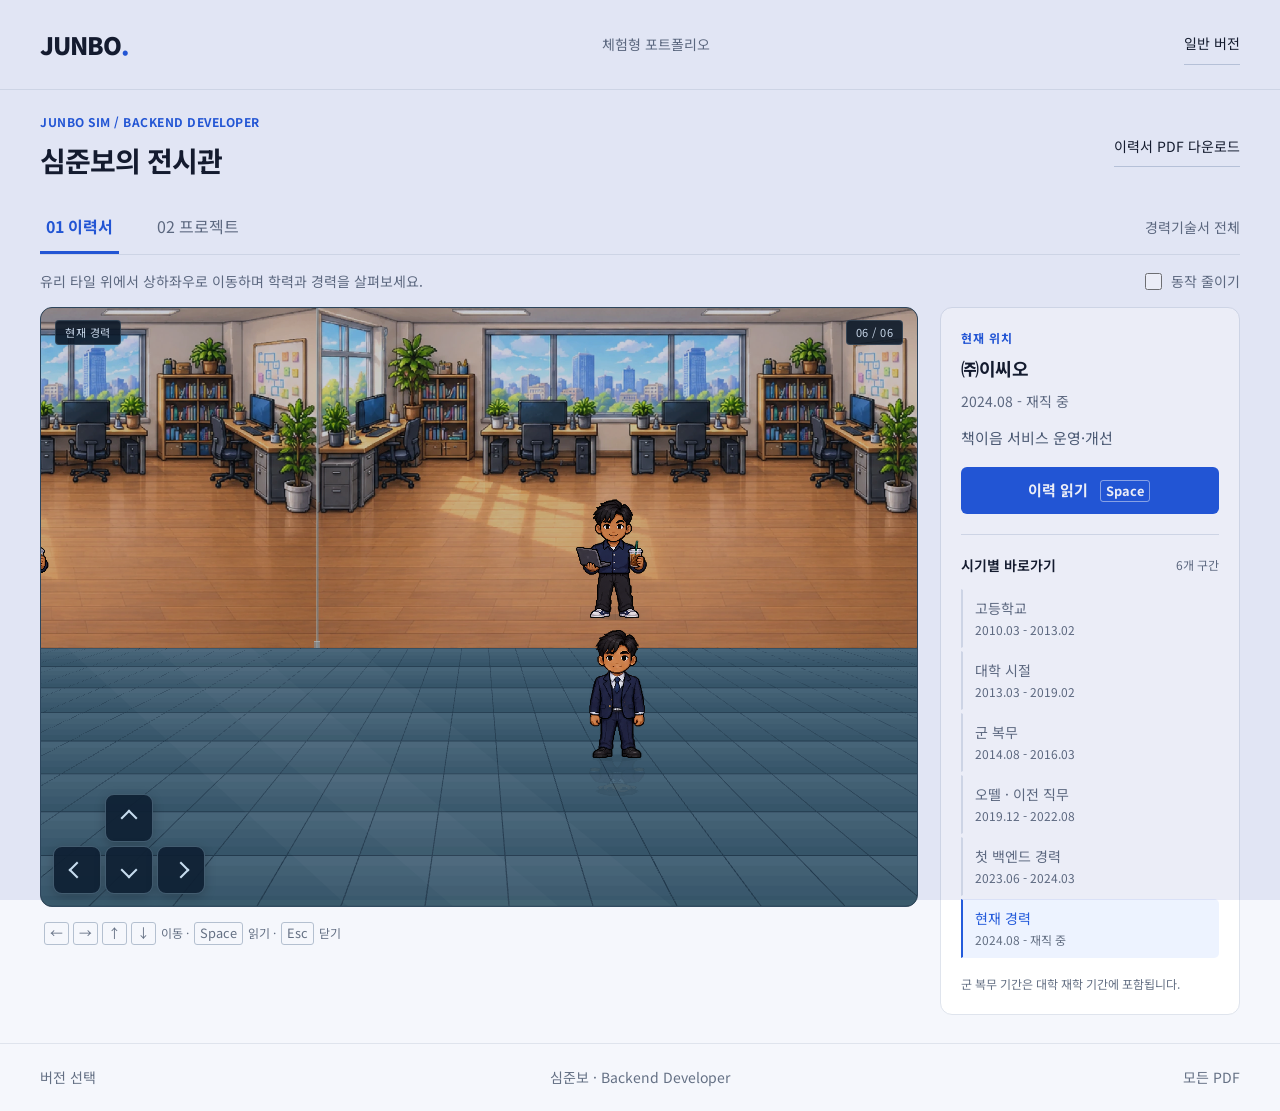
==== commit 7b699148: "feat(web): 지원용 경력 본문과 프로필 정보 정비" ====
--- a/game.html
+++ b/game.html
@@ -12,7 +12,7 @@
 <link rel="stylesheet" href="archive.css?v=17">
 <link rel="stylesheet" href="fishing.css?v=17">
 <script src="vendor/pixi-8.21.0.min.js" defer></script><script src="vendor/anime-4.5.0.min.js" defer></script>
-<script src="content.js" defer></script><script src="projects.js" defer></script><script src="batch-view.js" defer></script><script src="assets/visitor-journey-v14.js" defer></script><script src="visitor-sprites.js?v=14" defer></script><script src="paving.js" defer></script><script src="floor-perspective.js?v=12" defer></script><script src="archive-renderer.js?v=17" defer></script><script src="fishing.js?v=17" defer></script><script src="explorer.js?v=17" defer></script>
+<script src="content.js?v=20261007-career" defer></script><script src="projects.js?v=20261007-career" defer></script><script src="batch-view.js" defer></script><script src="assets/visitor-journey-v14.js" defer></script><script src="visitor-sprites.js?v=14" defer></script><script src="paving.js" defer></script><script src="floor-perspective.js?v=12" defer></script><script src="archive-renderer.js?v=17" defer></script><script src="fishing.js?v=17" defer></script><script src="explorer.js?v=20261007-career" defer></script>
 </head>
 <body class="game-page">
 <a class="skip-link" href="#game-main">탐험 화면으로 이동</a>
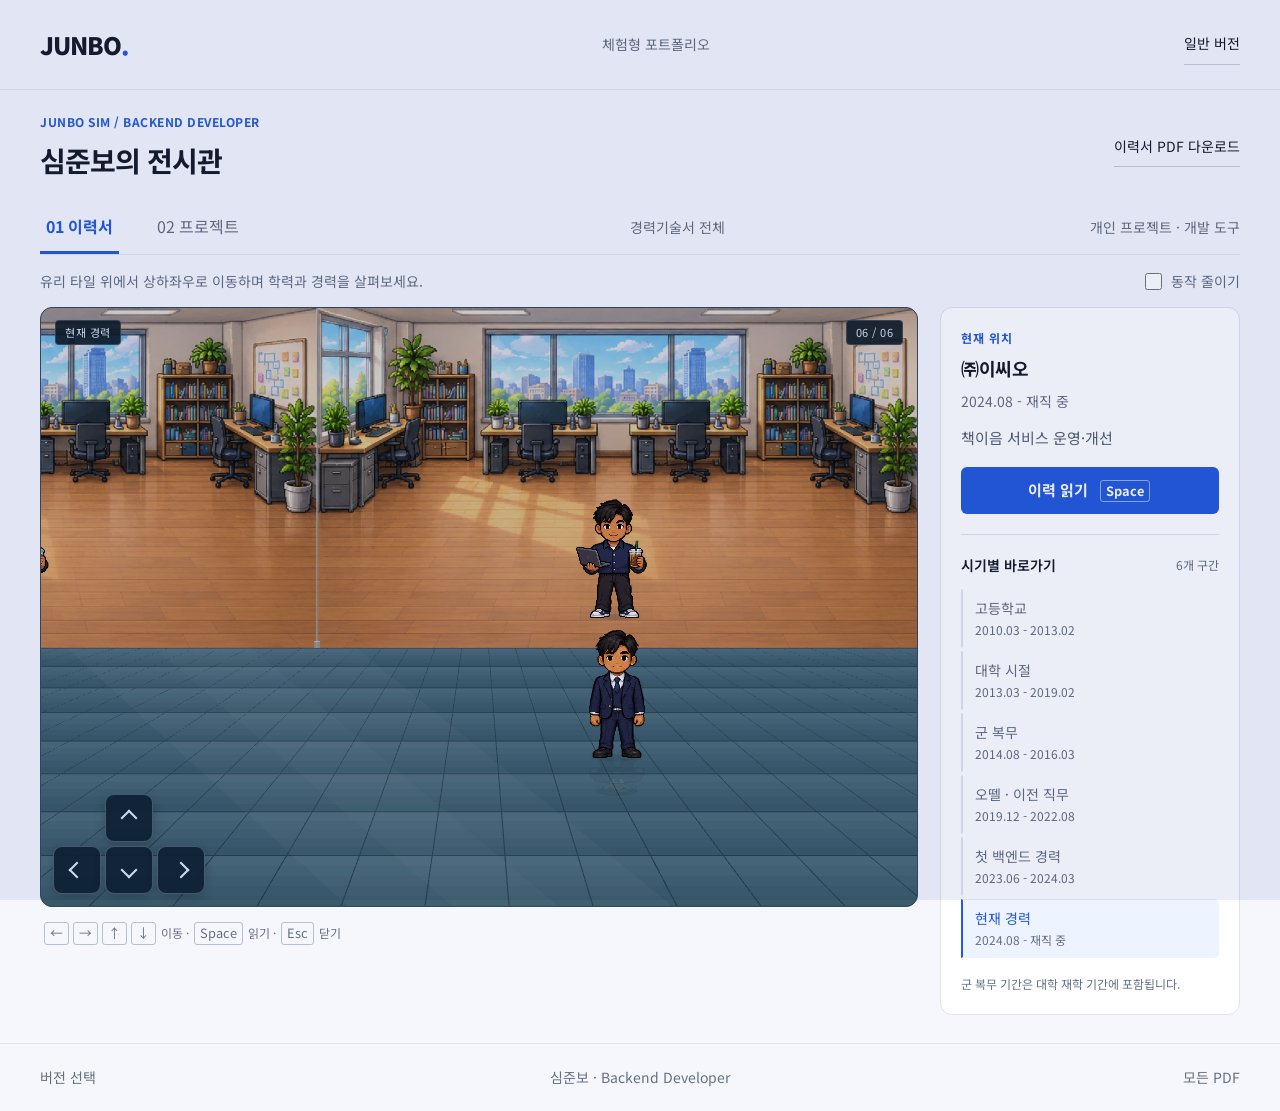
==== commit 6c2a26aa: "feat(web): AI 활용 개인 프로젝트와 개발 도구 소개" ====
--- a/game.html
+++ b/game.html
@@ -19,7 +19,7 @@
 <header class="shell-header"><a class="brand" href="index.html" aria-label="버전 선택으로 돌아가기">JUNBO<span>.</span></a><span class="header-note">체험형 포트폴리오</span><a class="quiet-link" href="normal.html">일반 버전</a></header>
 <main id="game-main" class="game-shell">
 <div class="game-heading"><div><p class="overline">JUNBO SIM / BACKEND DEVELOPER</p><h1>심준보의 전시관</h1></div><a class="quiet-link" href="pdf/resume.pdf" download="심준보_이력서.pdf">이력서 PDF 다운로드</a></div>
-<nav class="room-tabs" aria-label="탐험 구역"><button type="button" data-room="journey" aria-pressed="true">01 이력서</button><button type="button" data-room="gallery" aria-pressed="false">02 프로젝트</button><a href="normal.html#career">경력기술서 전체</a></nav>
+<nav class="room-tabs" aria-label="탐험 구역"><button type="button" data-room="journey" aria-pressed="true">01 이력서</button><button type="button" data-room="gallery" aria-pressed="false">02 프로젝트</button><a href="normal.html#career">경력기술서 전체</a><a href="normal.html#personal-projects">개인 프로젝트 · 개발 도구</a></nav>
 <div class="room-toolbar"><p id="room-description">유리 타일 위에서 상하좌우로 이동하며 학력과 경력을 살펴보세요.</p><label class="motion-control"><input id="reduce-motion" type="checkbox">동작 줄이기</label></div>
 <p id="art-status" class="art-status" role="status" hidden></p>
 <div class="exhibition-layout"><div class="exhibition-stage">
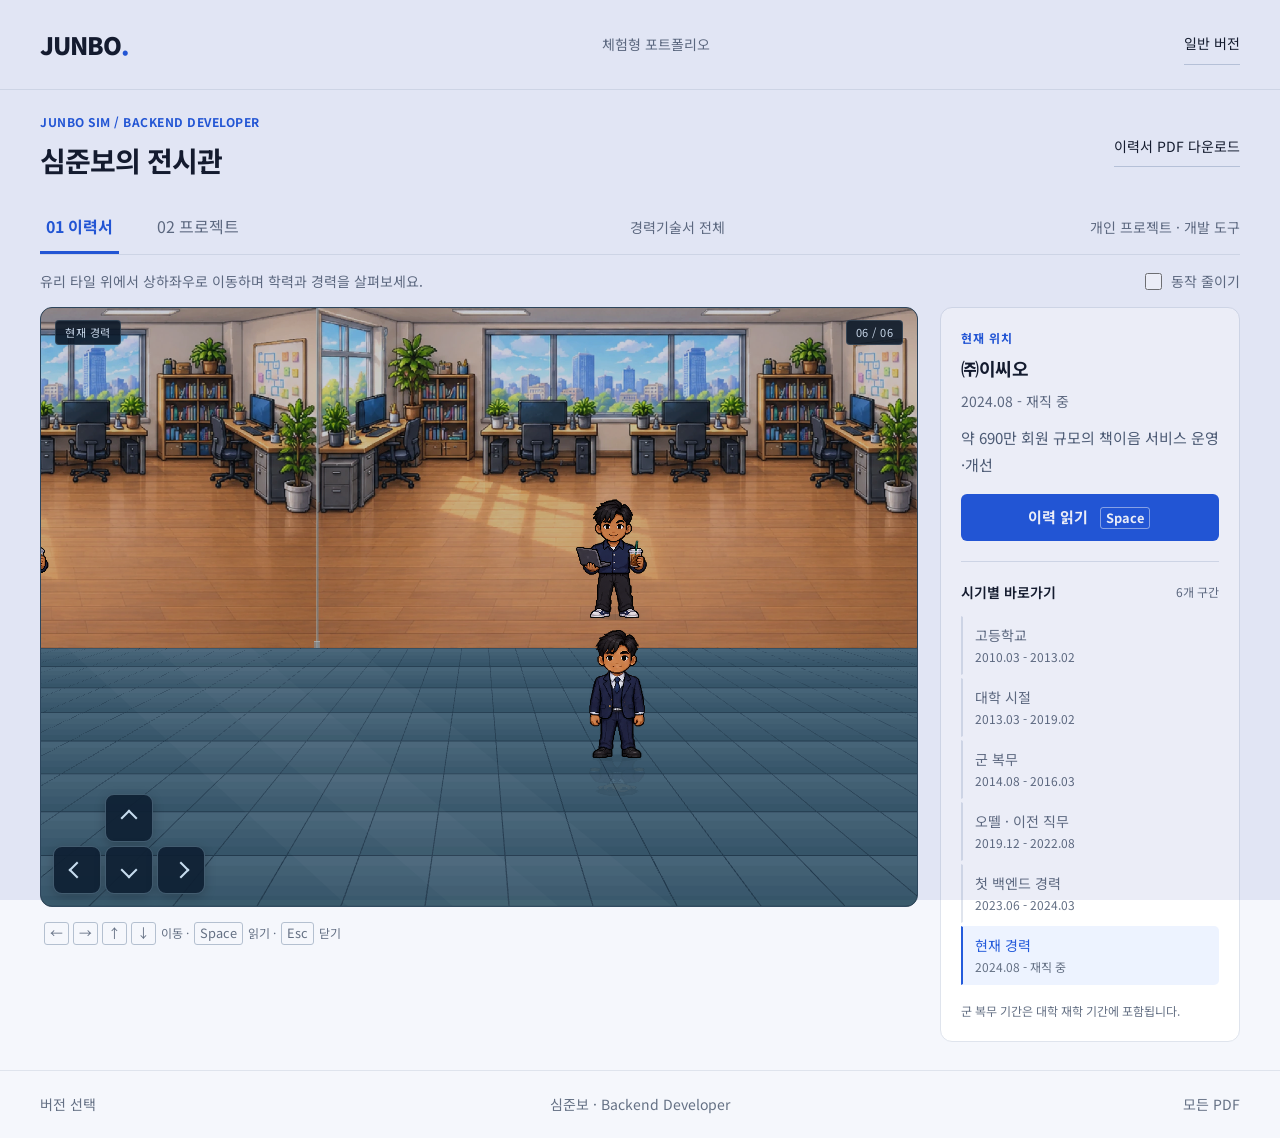
==== commit 978715f0: "Strengthen backend experience and refresh portfolio PDFs" ====
--- a/game.html
+++ b/game.html
@@ -12,7 +12,7 @@
 <link rel="stylesheet" href="archive.css?v=17">
 <link rel="stylesheet" href="fishing.css?v=17">
 <script src="vendor/pixi-8.21.0.min.js" defer></script><script src="vendor/anime-4.5.0.min.js" defer></script>
-<script src="content.js?v=20261007-career" defer></script><script src="projects.js?v=20261007-career" defer></script><script src="batch-view.js" defer></script><script src="assets/visitor-journey-v14.js" defer></script><script src="visitor-sprites.js?v=14" defer></script><script src="paving.js" defer></script><script src="floor-perspective.js?v=12" defer></script><script src="archive-renderer.js?v=17" defer></script><script src="fishing.js?v=17" defer></script><script src="explorer.js?v=20261007-career" defer></script>
+<script src="content.js?v=20261012-experience" defer></script><script src="projects.js?v=20261007-career" defer></script><script src="batch-view.js" defer></script><script src="assets/visitor-journey-v14.js" defer></script><script src="visitor-sprites.js?v=14" defer></script><script src="paving.js" defer></script><script src="floor-perspective.js?v=12" defer></script><script src="archive-renderer.js?v=17" defer></script><script src="fishing.js?v=17" defer></script><script src="explorer.js?v=20261011-priority" defer></script>
 </head>
 <body class="game-page">
 <a class="skip-link" href="#game-main">탐험 화면으로 이동</a>
